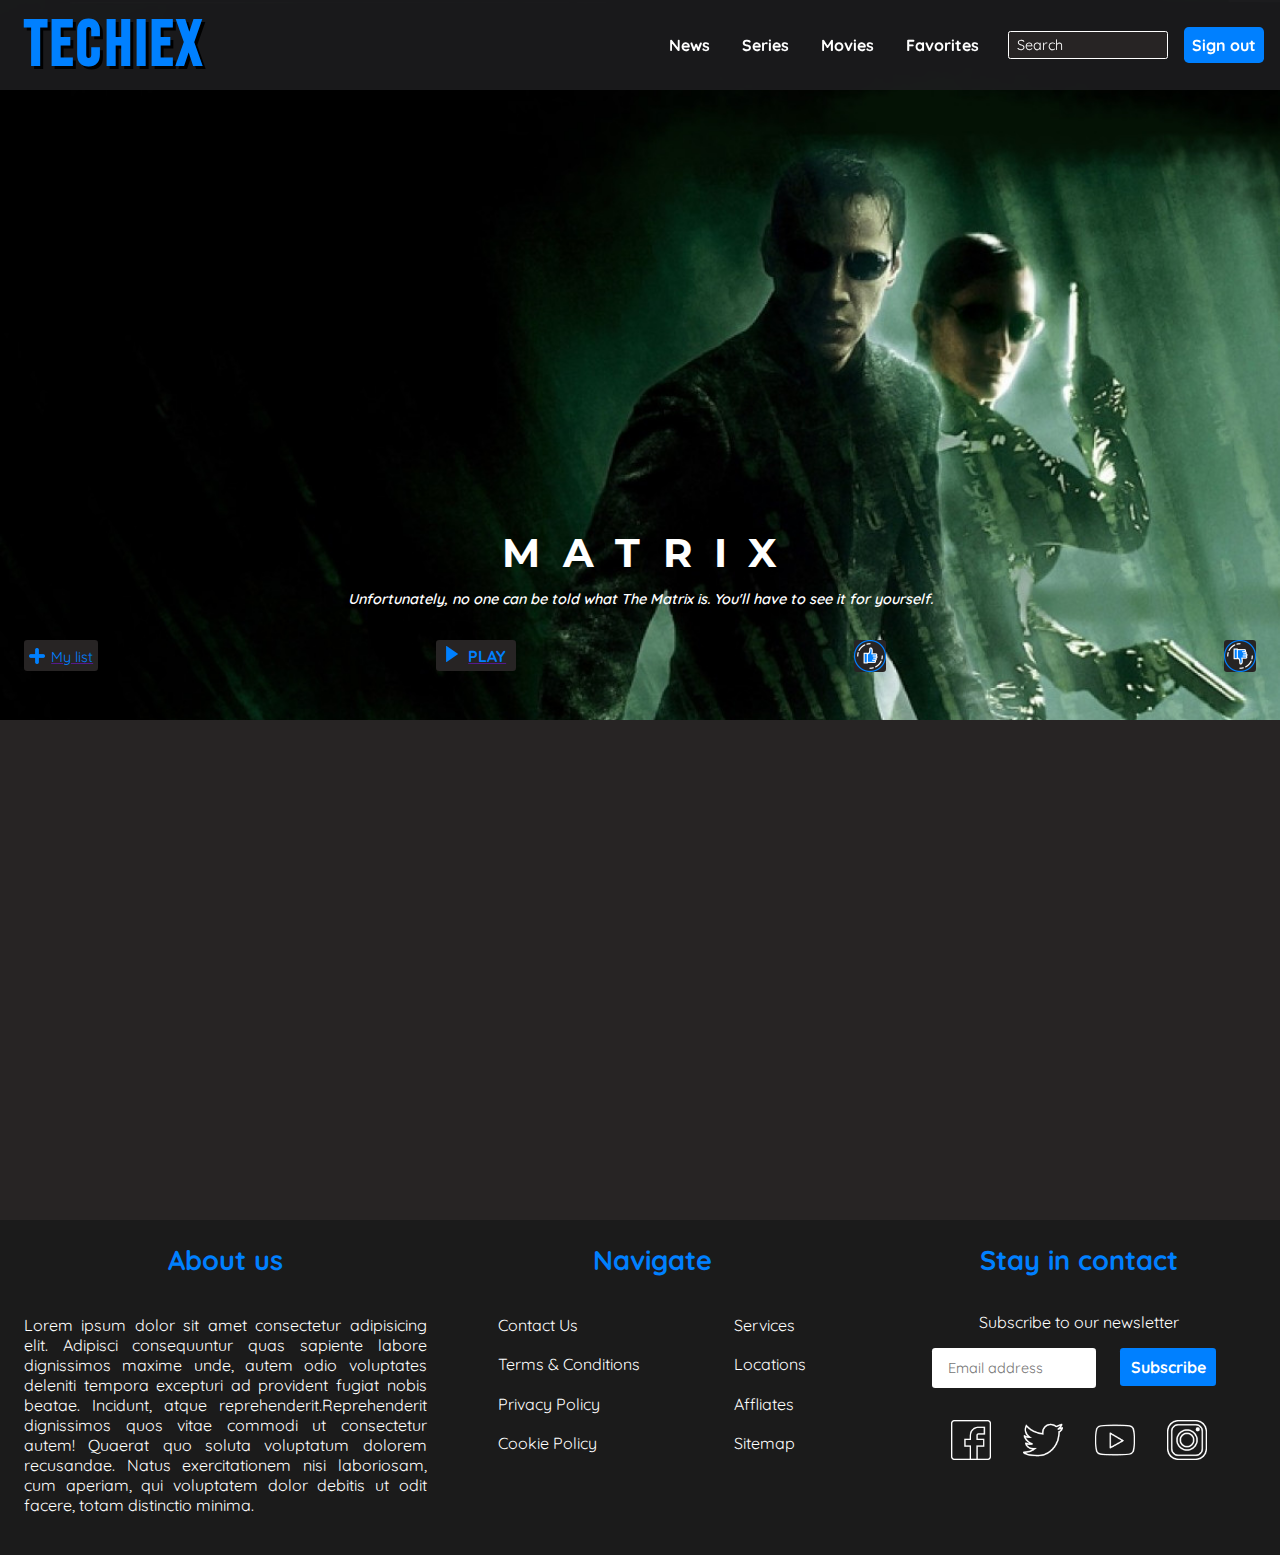
==== cover.html @ 2aeccb53 "Header mobile version finished" ====
<!DOCTYPE html>
<html lang="en">
<head>
  <meta charset="UTF-8">
  <meta name="viewport" content="width=device-width, initial-scale=1.0, maximum-scale=1.0, user-scalable=no">
  <meta http-equiv="X-UA-Compatible" content="ie=edge">
  <title>Techiex</title>

  <!-- CSS references -->
  <link rel="stylesheet" href="css/reset.css" />
  <link rel="stylesheet" href="css/global.css">
  <link rel="stylesheet" href="css/cover.css" />
</head>
<body>
    <nav class="navbar">
        <picture>
            <img src="img/icon/hamburger.png" alt="menu" id="burger-button" class="menu-mobile-button">                
        </picture>
        <input type="checkbox" name="" id="check" class="menu-mobile-button">
        <div class="logo-section">
            <h1 class="logo-letter">TECHIEX</h1>
        </div>        
        <div class="categories-container">
            <ul class="categories">
                <li class="category">
                    <a href="#news-section">News</a>
                </li>
                <li class="category">
                    <a href="#series-section">Series</a>
                </li>
                <li class="category">
                    <a href="#movies-section">Movies</a>
                </li>
                <li class="category">
                    <a href="#favorites-section">Favorites</a>
                </li>
                <li class="category">
                    <form action="" id="sign-out-form">
                        <input type="submit" class="sign-out-button" value="Sign out">
                    </form>
                </li>
            </ul>
        </div>
        <form action="" method="get" class="search-form">
                <input type="text" name="search-query" id="search-box" placeholder="Search">
        </form>
        <form action="" class="sign-out-desktop-form">
            <input type="submit" class="sign-out-button-desktop" value="Sign out">
        </form>
    </nav>
    <header class="header">
        <section>
            <h1 class="main-movie-title">MATRIX</h1>
            <cite class="sinopsis-cite">Unfortunately, no one can be told what The Matrix is. You'll have to see it for yourself.</cite>
            <div class="header-buttons">
                <a href="">
                    <span class="header-item add-movie-button">
                        My list
                    </span>
                </a>
                <a href="">
                    <span class="header-item play-movie-button">
                        PLAY
                    </span>
                </a>
                <a href="">
                    <span class="header-item like-buttons like-movie-button"></span>                    
                </a>
                <a href="">
                    <span class="header-item like-buttons dislike-movie-button"></span>
                </a>
            </div>
        </section>
    </header>
    <main>
        <div class="alto2"></div>
        <div class="alto2"></div>
        <div class="alto2"></div>
        <div class="alto2"></div>
        <div class="alto2"></div>
    </main>
    <footer class="footer">
        <aside class="footer-about">
            <h2>About us</h2>
            <p class="about-us-desc">
                Lorem ipsum dolor sit amet consectetur adipisicing elit. Adipisci consequuntur quas sapiente labore dignissimos maxime unde, autem odio voluptates deleniti tempora excepturi ad provident fugiat nobis beatae. Incidunt, atque reprehenderit.Reprehenderit dignissimos quos vitae commodi ut consectetur autem! Quaerat quo soluta voluptatum dolorem recusandae. Natus exercitationem nisi laboriosam, cum aperiam, qui voluptatem dolor debitis ut odit facere, totam distinctio minima.
            </p>
        </aside>
        <aside class="footer-links">
            <h2>Navigate</h2>
            <div class="links-list-container">
                <ul class="links-list">
                    <li><a href="#">Contact Us</a></li>
                    <li><a href="#">Terms & Conditions</a></li>
                    <li><a href="#">Privacy Policy</a></li>
                    <li><a href="#">Cookie Policy</a></li>
                </ul>
                <ul class="links-list">
                    <li><a href="#">Services</a></li>
                    <li><a href="#">Locations</a></li>
                    <li><a href="#">Affliates</a></li>
                    <li><a href="#">Sitemap</a></li>
                </ul> 
            </div>
        </aside>
        <aside class="footer-social">
            <h2>Stay in contact</h2>
            <form action="" class="form-newsletter">
                <label for="">Subscribe to our newsletter</label>
                <div class="newsletter-container">
                    <input type="text" name="" id="" class="newsletter-input" placeholder="Email address">
                    <input type="submit" class="newsletter-submit" value="Subscribe">
                </div>
            </form>
            <ul class="social-list">
                <li><a href="#"><i class="social-icon social-facebook"></i></a></li>
                <li><a href="#"><i class="social-icon social-twitter"></i></a></li>
                <li><a href="#"><i class="social-icon social-youtube"></i></a></li>
                <li><a href="#"><i class="social-icon social-instagram"></i></a></li>
            </ul>
        </aside>
    </footer>
</body>
</html>
---- css/global.css ----
/* Fonts */

@import url("https://fonts.googleapis.com/css?family=Quicksand&display=swap");
@import url("https://fonts.googleapis.com/css?family=Montserrat&display=swap");

@font-face {
    src: url('../fonts/BebasNeue-Regular.ttf');
    font-family: Bebas-Neue;
}

* {
  font-family: Quicksand;
}

/* Variables */
:root {
    --background-color: #272424;
    --letter-color: #fff;
    --main-color: #0080ff;
    --hover-color: #42a1ff;
}


/* START: Background */

body {
    background-color: var(--background-color);
    color: var(--letter-color);
}

/* END: Background */

/* START: Logo section */

.logo-section {
    display: flex;
    justify-content: center;
    color: var(--main-color); /* --  color: #1E368A; */
    text-shadow: 3px 3px #000000;
    user-select: none;
    margin: 4.5rem 0 3rem 0;
}

.logo-letter {
    font-family: Bebas-Neue;
    margin: 0;
    font-size: 5rem;
    letter-spacing: 0.2rem;
}
/* Give letters a Netflix style (test it)...
.letter-t-logo {   
    font-size: 100px;
}
.letter-e-logo {   
    font-size: 90px;
    margin-top:2px;
}
.letter-c-logo {    
    font-size: 85px;
    margin-top:2px;
}
.letter-h-logo {    
    font-size: 80px;
    margin-top: 4px;
}
.letter-i-logo {    
    font-size: 85px;
    margin-top:2px;
}
.letter-x-logo {   
    font-size: 100px;
}
*/

/* END: Logo section */
---- css/cover.css ----
/* START: NAV */
.navbar {
    display: flex;
    align-items: center;
    width: 100%;
    height: 10vh;
    position: fixed;
    background-color: #1d1d1fdc;
    flex-wrap: wrap;
}

.logo-section {
    margin: 0;
    margin-left: 4.5rem;
}

.logo-letter {
    font-size: 2rem;
}

.menu-mobile-button {
    height: 5vh;
    width: 10vw;
    position: absolute;
    top: 0;
    left: 0;
    margin: 1rem 1rem 0 1rem;
    opacity: 0;
}

#burger-button {
    opacity: 1;
}

.categories-container {
    display: none;
    position: absolute;
    top: 10vh;
    left: 0;
    height: 100vh;
    width: 45vw;
    background-color: var(--main-color);
}

.menu-mobile-button:checked ~ .categories-container {
    display: block;
}
.search-form {
    display: flex;
    flex: 1;
    justify-content: flex-end;
}

#search-box {
    width: 6.7rem;
    height: 1.6rem;
    margin: 1rem 1rem;
    border: 1px solid #fff;
    border-radius: .15rem;
    padding: .5rem 0rem .5rem .5rem;
    font-size: .9rem;
    background-color: var(--background-color);
    color: var(--letter-color);
}

#search-box::placeholder {
    color: var(--letter-color);
    opacity: 1; /* Firefox */
}

.categories {
    list-style: none;
    padding-left: 1.2rem;
}

.category {
    margin-top: 1.5rem;
}

.category > a {
    text-decoration: none;
    color: var(--letter-color);
    font-weight: bold;
}

.sign-out-button {
    position: relative;
    width: 80%;
    padding: .3rem;
    background-color: var(--letter-color);
    color: var(--background-color);
    border: 0;
    text-align: center;
    border-radius: .3rem;
    font-size: 1rem;
    font-weight: 700;
}

.sign-out-button-desktop {
    display: none;
}

/* END: NAV */


/* START: HEADER */
.header {
    height: 80vh;
    background-image: url(../img/matrix.jpg);
    background-repeat: no-repeat;
    background-position: top right;
    background-size: cover;
    display: flex;
    align-items: flex-end;
}

.header > section {
    width: 100%;
    height: 35vh;
    margin-right: 1.5rem;
    margin-left: 1.5rem;
    display: flex;
    flex-direction: column;
    align-items: center;
    justify-content: flex-end;
}

.main-movie-title {
    font-family: Montserrat, Arial, Helvetica, sans-serif;
    letter-spacing: 1.4rem;
    margin-right: -1.4rem;
    font-size: 2.5rem;
    margin-top: 0;
    margin-bottom: .8rem;
    font-weight: 700;
}

.sinopsis-cite {
    font-weight: 600;
    text-align: center;
    font-size: .9rem;
}

.header-buttons {
    display: flex;
    width: 100%;
    justify-content: space-between;
    align-items: center;
    margin-top: 2rem;
    margin-bottom: 3rem;

}

.header-item {
    background-color: var(--background-color);
    background-repeat: no-repeat;
    border-radius: .2rem;
    color: #0080ff;
}


.add-movie-button {
    background-image: url(../img/icon/add-button.png);
    background-size: 1rem;
    background-position: .3rem .5rem;
    padding: .5rem .3rem .3rem 1.7rem;
    padding-left: 1.7rem;
    font-size: .9rem;
}

.play-movie-button {
    background-image: url(../img/icon/play-button.png);
    background-size: 1rem;
    background-position: .5rem .4rem;
    padding: .4rem .6rem .3rem 2rem;

    font-weight: bold;
}

.like-buttons {
    display: block;
    background-size: 2rem;
    width: 2rem;
    height: 2rem;
}

.like-movie-button {
    background-image: url(../img/icon/like_h.png);
}

.dislike-movie-button {
    background-image: url(../img/icon/dislike_h.png);
}


/* END: HEADER */

/* START: MAIN */
.alto2 {
    height: 100px;
    background-color: transparent;
}

/* END: MAIN */


/* START: FOOTER */
.footer {
    display: flex;
    flex-direction: column;
    align-items: center;
    background-color: #1b1b1b;
    width: 100%;
    padding-bottom: 2.5rem;
    font-size: 1rem;
}

.footer aside {
    max-width: 90vw;
    width: 100%;
}

.footer h2 {
    color: var(--main-color);
    text-align: center;
}


.footer-about {
    text-align: justify;
}

.about-us-desc {
    margin-bottom: 0;
}

.links-list-container {
    display: flex;
    justify-content: space-around;
}

.links-list {
    list-style: none;
}

.links-list li {
    margin-bottom: .5rem;
}

.links-list a {
    text-decoration: none;
    color: var(--letter-color);
}

.links-list a:hover {
    color: var(--hover-color);
}

.footer-social {
    display: flex;
    flex-direction: column;
    align-items: center;
}

.form-newsletter {
    display: flex;
    flex-direction: column;
    align-items: center;
}

.newsletter-container {
    display: flex;
    flex-wrap: wrap;
    margin-top: 1rem;
}

.newsletter-input {
    height: 2rem;
    width: 10rem;
    border-style: unset;
    border-radius: .2rem;
    padding: 1rem;
}

.newsletter-submit {
    width: 5rem;
    height: 2rem;
    margin-left: 1rem;
    background-color: var(--main-color);
    color: var(--letter-color);
    border: 0;
    border-radius: .2rem;
    font-size: .8rem;
    cursor: pointer;
}

.newsletter-submit:hover {
    background-color: var(--hover-color);
}

.social-list {
    display: flex;
    margin: 0 auto;
    margin-top: 1rem;
}

.social-list li {
    list-style: none;
    padding: 1rem;
}

.social-icon {
    display: block;
    background-repeat: no-repeat;
    background-size: 2.5rem;    
    width: 2.5rem;
    height: 2.5rem;
}

.social-facebook {
    background-image: url(../img/icon/social/flat-facebook.png);
}

.social-twitter {
    background-image: url(../img/icon/social/flat-twitter.png);
}

.social-youtube {
    background-image: url(../img/icon/social/flat-youtube.png);
}

.social-instagram {
    background-image: url(../img/icon/social/flat-instagram.png);
}

/* END: FOOTER */


/* Media queries */

/* ~Tablet */
@media all and (min-width: 480px) {

    /* START: NAV */
    .menu-mobile-button {
        display: none;
    }

    .categories-container {
        display: block;
        width: 30vw;
    }

    .logo-section {
        margin-left: 1.5rem;
    }

    #search-box {
        width: 10rem;
    }

    /* END: NAV */

    /* START: FOOTER */
    .footer {
        width: auto;
        margin-left: 30vw;
    }

    .footer aside {
        max-width: 90%;
        width: 100%;
    }

    .links-list li {
        margin-bottom: 1rem;
    }

    .newsletter-input {
        height: 2.5rem;
        width: 13rem;
        font-size: .9rem;
    }

    .newsletter-submit {
        width: 6rem;
        height: 2.4rem;
        font-size: 1rem;
        font-weight: bold;
    }

    /* END: FOOTER */
}

@media all and (min-width: 839px) {
    /* START: NAV */
    .logo-letter {
        font-size: 4rem;
    }

    .categories-container {
        position: initial;
        top: initial;
        left: initial;
        height: auto;
        width: auto;
        background-color: transparent;
        flex: 1;
    }

    .categories {
        display: flex;
        justify-content: flex-end;

    }

    .category {
        margin: 0;
    }

    .category a {
        padding: 37px 1rem;
    }

    .category a:hover {
        background-color: var(--main-color);
    }
    
    .sign-out-button {
        display: none;
    }

    .search-form {
        flex: none;
    }

    #search-box {
        height: 1.8rem;
        margin: 1rem 1rem 1rem .8rem;
    }

    .sign-out-button-desktop {
        display: block;
        margin: 0;
        margin-right: 1rem;
        padding: .5rem;
        background-color: var(--main-color);
        color: var(--letter-color);
        border: 0;
        text-align: center;
        border-radius: .3rem;
        font-size: 1rem;
        font-weight: 700;
        cursor: pointer;
    }

    .sign-out-button-desktop:hover {
        background-color: var(--hover-color);
    }

    /* END: NAV */

    /* START: FOOTER */
    .footer {
        display: flex;
        flex-direction: row;
        align-items: flex-start;
        justify-items: center;
        width: 100%;
        margin: 0;
    }

    .footer aside {
        max-width: 100%;
        display: flex;
        flex-direction: column;
        margin-left: 1.5rem;
        margin-right: 0rem;
    }

    .footer-social {
        margin-right: 1.5rem;
    }

    .footer h2 {
        font-size: 1.7em;
    }

    .links-list-container {
        margin-top: 1rem;
    }

    .links-list li {
        margin-bottom: 1.2rem;
    }

    .form-newsletter {
        margin-top: .8rem;
        width: 100%;
    }

    .newsletter-input {
        margin-left: 2rem;
        width: 46%;
    }

    .newsletter-submit {
        margin-left: 1.5rem;
    }

    .social-list {
        width: 100%;
        justify-content: center;
    }
    
    .social-facebook {
        background-image: url(../img/icon/social/lineal-facebook.png);
    }
    .social-facebook:hover {
        background-image: url(../img/icon/social/flat-facebook.png);
    }

    .social-twitter {
        background-image: url(../img/icon/social/lineal-twitter.png);
    }
    .social-twitter:hover {
        background-image: url(../img/icon/social/flat-twitter.png);
    }

    .social-youtube {
        background-image: url(../img/icon/social/lineal-youtube.png);
    }
    .social-youtube:hover {
        background-image: url(../img/icon/social/flat-youtube.png);
    }

    .social-instagram {
        background-image: url(../img/icon/social/lineal-instagram.png);
    }
    .social-instagram:hover {
        background-image: url(../img/icon/social/flat-instagram.png);
    }

    /* END: FOOTER */
}
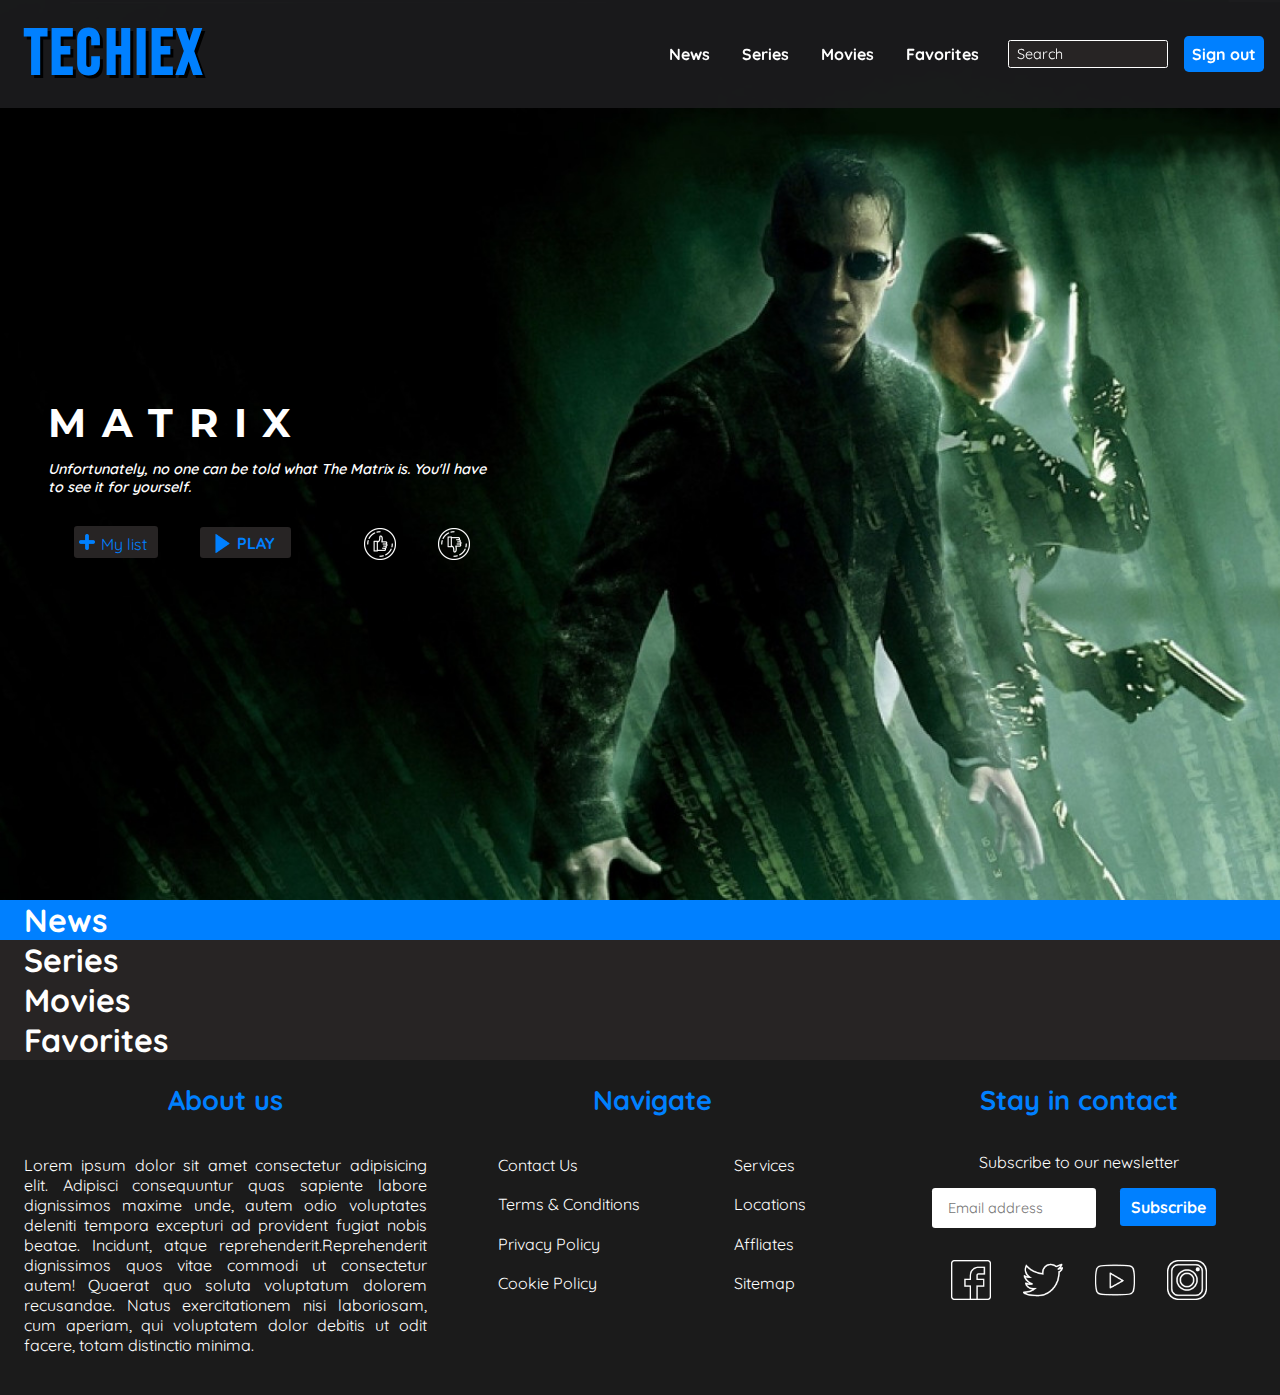
==== commit 7e4ecc40: "Sections of main" ====
--- a/cover.html
+++ b/cover.html
@@ -73,11 +73,26 @@
         </section>
     </header>
     <main>
-        <div class="alto2"></div>
-        <div class="alto2"></div>
-        <div class="alto2"></div>
-        <div class="alto2"></div>
-        <div class="alto2"></div>
+        <section id="news-section">
+            <div class="news-container">
+                <h1 class="main-section-title">News</h1>
+            </div>
+        </section>
+        <section id="series-section">
+            <div class="news-container">
+                <h1 class="main-section-title">Series</h1>
+            </div>
+        </section>
+        <section id="movies-section">
+            <div class="news-container">
+                <h1 class="main-section-title">Movies</h1>
+            </div>
+        </section>
+        <section id="favorites-section">
+            <div class="news-container">
+                <h1 class="main-section-title">Favorites</h1>
+            </div>
+        </section>
     </main>
     <footer class="footer">
         <aside class="footer-about">
--- a/css/cover.css
+++ b/css/cover.css
@@ -148,7 +148,10 @@
     align-items: center;
     margin-top: 2rem;
     margin-bottom: 3rem;
-
+}
+
+.header-buttons a {
+    text-decoration: none;
 }
 
 .header-item {
@@ -185,10 +188,12 @@
 }
 
 .like-movie-button {
+    background-color: unset;
     background-image: url(../img/icon/like_h.png);
 }
 
 .dislike-movie-button {
+    background-color: unset;
     background-image: url(../img/icon/dislike_h.png);
 }
 
@@ -196,10 +201,19 @@
 /* END: HEADER */
 
 /* START: MAIN */
-.alto2 {
-    height: 100px;
-    background-color: transparent;
-}
+#news-section {   
+    background-color: #0080ff;   
+}
+
+.news-container {
+    margin-left: 1.5rem;
+    margin-right: 1.5rem;
+}
+
+.main-section-title {
+    margin: 0;
+}
+
 
 /* END: MAIN */
 
@@ -342,6 +356,11 @@
 @media all and (min-width: 480px) {
 
     /* START: NAV */
+
+    .navbar {
+        background-color: #1d1d1f;
+    }
+
     .menu-mobile-button {
         display: none;
     }
@@ -355,11 +374,29 @@
         margin-left: 1.5rem;
     }
 
+    .logo-letter {
+        font-size: 3.5rem;
+    }
+
     #search-box {
         width: 10rem;
     }
 
     /* END: NAV */
+
+
+    /* START: HEADER */
+
+    .header {
+        margin-left: 30vw;
+    }
+
+    .header-buttons {
+        justify-content: space-evenly;
+    }
+
+    /* END: HEADER */
+
 
     /* START: FOOTER */
     .footer {
@@ -394,6 +431,12 @@
 
 @media all and (min-width: 839px) {
     /* START: NAV */
+
+    .navbar {
+        height: 12vh;
+        background-color: #1d1d1fdc;
+    }
+
     .logo-letter {
         font-size: 4rem;
     }
@@ -419,7 +462,7 @@
     }
 
     .category a {
-        padding: 37px 1rem;
+        padding: 46px 1rem;
     }
 
     .category a:hover {
@@ -460,6 +503,64 @@
 
     /* END: NAV */
 
+
+    /* START: HEADER */
+
+    .header {
+        margin-left: 0;
+        height: 100vh;
+        align-items: center;
+    }
+
+    .header > section {
+        align-items: flex-start;
+        max-width: 35vw;
+        margin-left: 3rem;
+    }
+
+    .main-movie-title {
+        letter-spacing: 1rem;
+        margin-right: unset;
+    }
+    
+    .sinopsis-cite {
+        text-align: start;
+    }
+
+    .add-movie-button {
+        padding-right: .7rem;
+        font-size: 1rem;
+    }
+
+    .play-movie-button {
+        margin-left: 1rem;
+        padding-right: 1rem;
+        padding-left: 2.3rem;
+        background-size: 1.2rem;
+        background-position-x: .8rem;
+    }
+
+    .like-movie-button {
+        background-image: url(../img/icon/like.png);
+        margin-left: 3rem;
+        margin-right: 1rem;
+    }
+
+    .like-movie-button:hover {
+        background-image: url(../img/icon/like_h.png);
+    }
+    
+    .dislike-movie-button {
+        background-image: url(../img/icon/dislike.png);
+    }
+    
+    .dislike-movie-button:hover {
+        background-image: url(../img/icon/dislike_h.png);
+    }
+
+    /* END: HEADER */
+
+
     /* START: FOOTER */
     .footer {
         display: flex;
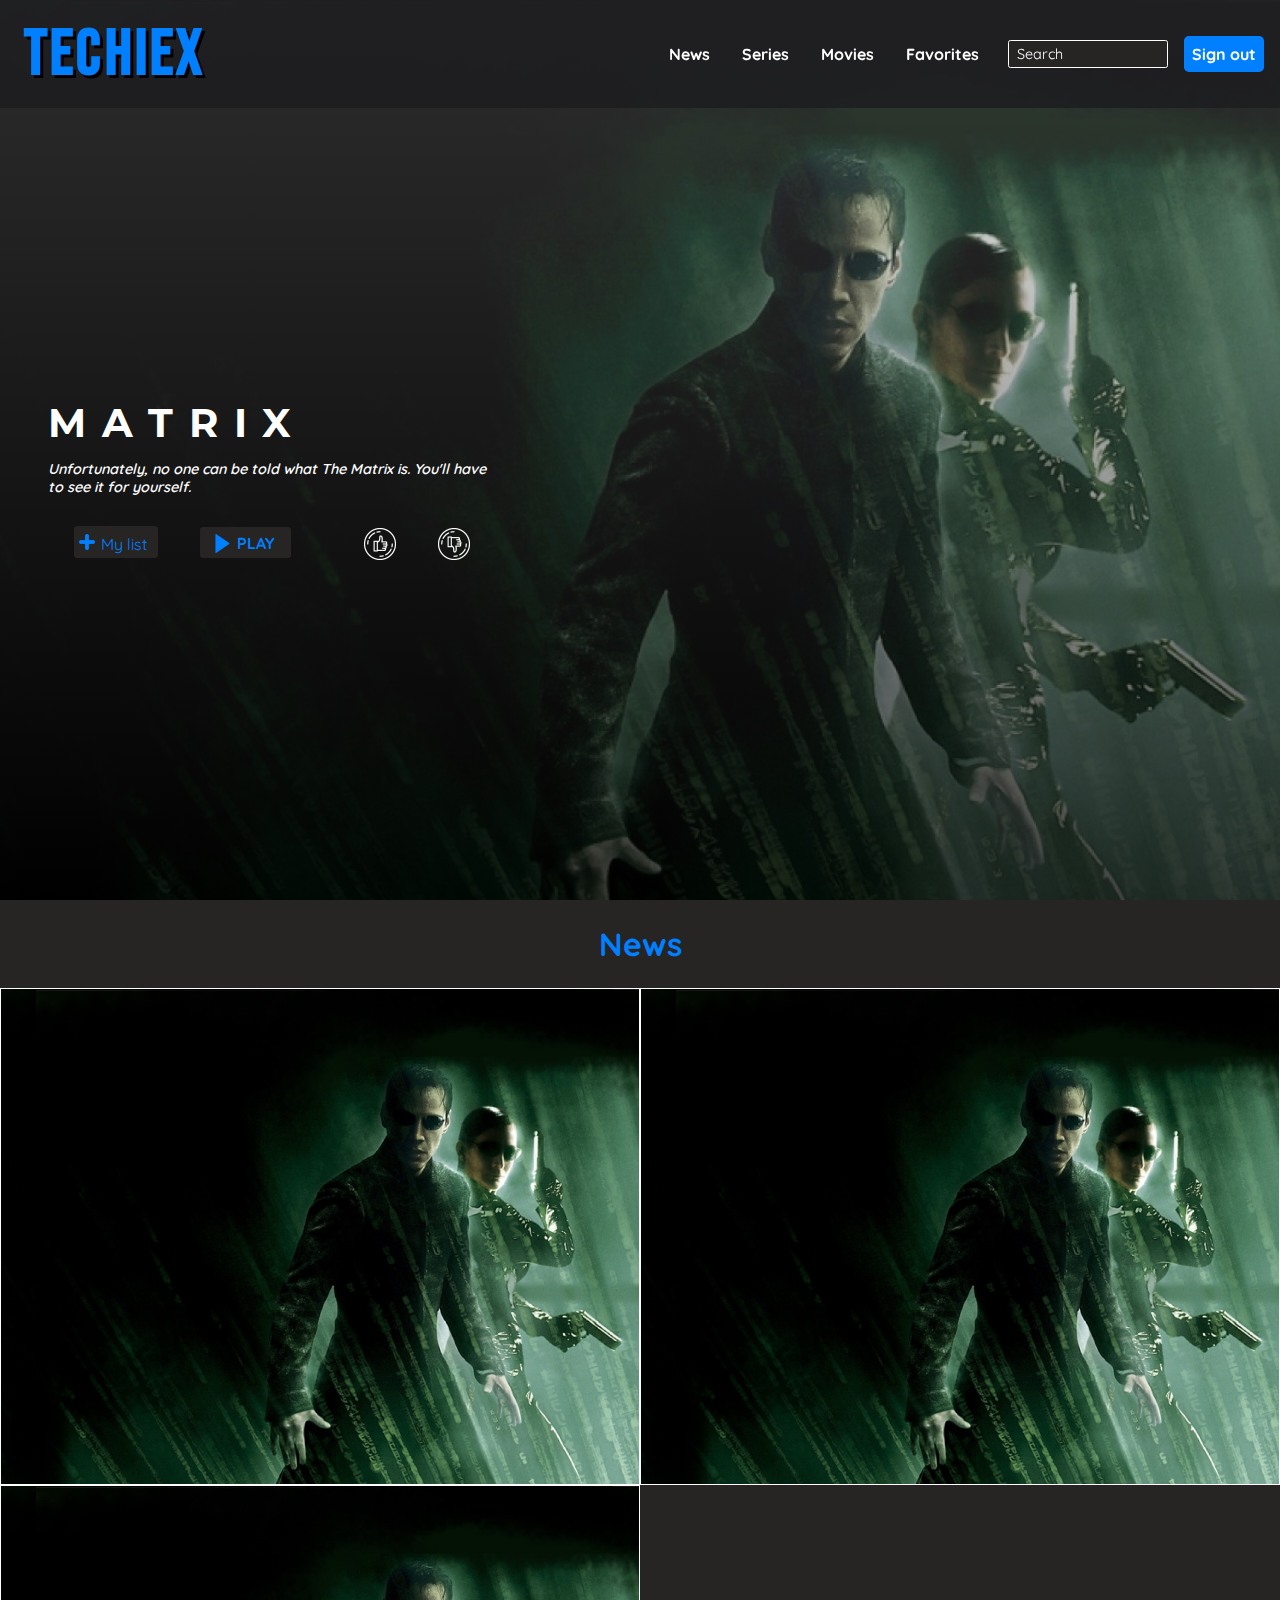
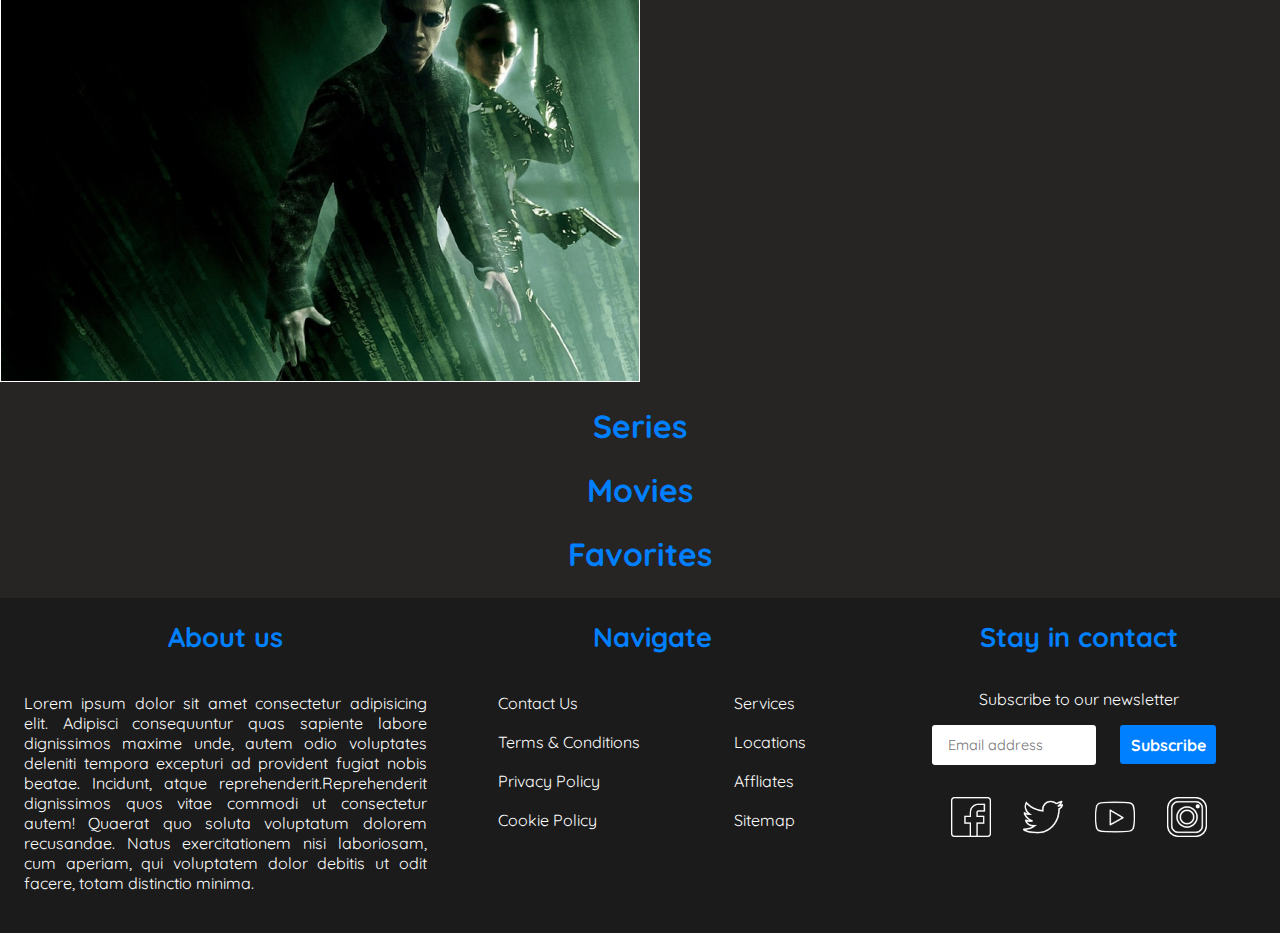
==== commit 279e6a51: "Grid and linear-gradient header image" ====
--- a/cover.html
+++ b/cover.html
@@ -74,22 +74,39 @@
     </header>
     <main>
         <section id="news-section">
-            <div class="news-container">
+            <div class="main-container">
                 <h1 class="main-section-title">News</h1>
+                <div class="carousel-container">
+                    <article class="flex-card">
+                        <a href="" class="">
+                            <img src="img/matrix.jpg" alt="matrix" class="item-carousel">
+                        </a>
+                    </article>
+                    <article class="flex-card">
+                        <a href="" class="">
+                            <img src="img/matrix.jpg" alt="matrix" class="item-carousel">
+                        </a>
+                    </article>
+                    <article class="flex-card">
+                        <a href="" class="">
+                            <img src="img/matrix.jpg" alt="matrix" class="item-carousel">
+                        </a>
+                    </article>
+                </div>
             </div>
         </section>
         <section id="series-section">
-            <div class="news-container">
+            <div class="main-container">
                 <h1 class="main-section-title">Series</h1>
             </div>
         </section>
         <section id="movies-section">
-            <div class="news-container">
+            <div class="main-container">
                 <h1 class="main-section-title">Movies</h1>
             </div>
         </section>
         <section id="favorites-section">
-            <div class="news-container">
+            <div class="main-container">
                 <h1 class="main-section-title">Favorites</h1>
             </div>
         </section>
--- a/css/cover.css
+++ b/css/cover.css
@@ -106,7 +106,7 @@
 /* START: HEADER */
 .header {
     height: 80vh;
-    background-image: url(../img/matrix.jpg);
+    background-image: linear-gradient(to bottom, rgba(245, 246, 252, 0.185), rgba(0, 0, 0, 0.73)), url(../img/matrix.jpg);
     background-repeat: no-repeat;
     background-position: top right;
     background-size: cover;
@@ -201,17 +201,34 @@
 /* END: HEADER */
 
 /* START: MAIN */
+.main-container {
+    /* margin-left: 1.5rem;
+    margin-right: 1.5rem; */
+}
+
 #news-section {   
-    background-color: #0080ff;   
-}
-
-.news-container {
-    margin-left: 1.5rem;
-    margin-right: 1.5rem;
 }
 
 .main-section-title {
-    margin: 0;
+    margin: 1.5rem;
+    color: var(--main-color);
+    text-align: center;
+}
+
+.carousel-container {
+    display: flex;
+    flex-wrap: wrap;
+    justify-content: space-between;
+}
+
+.flex-card {
+    flex-basis: 50%;
+    border: .1rem solid var(--letter-color);
+}
+
+.item-carousel {
+    width: 100%;
+    height: 100%;
 }
 
 
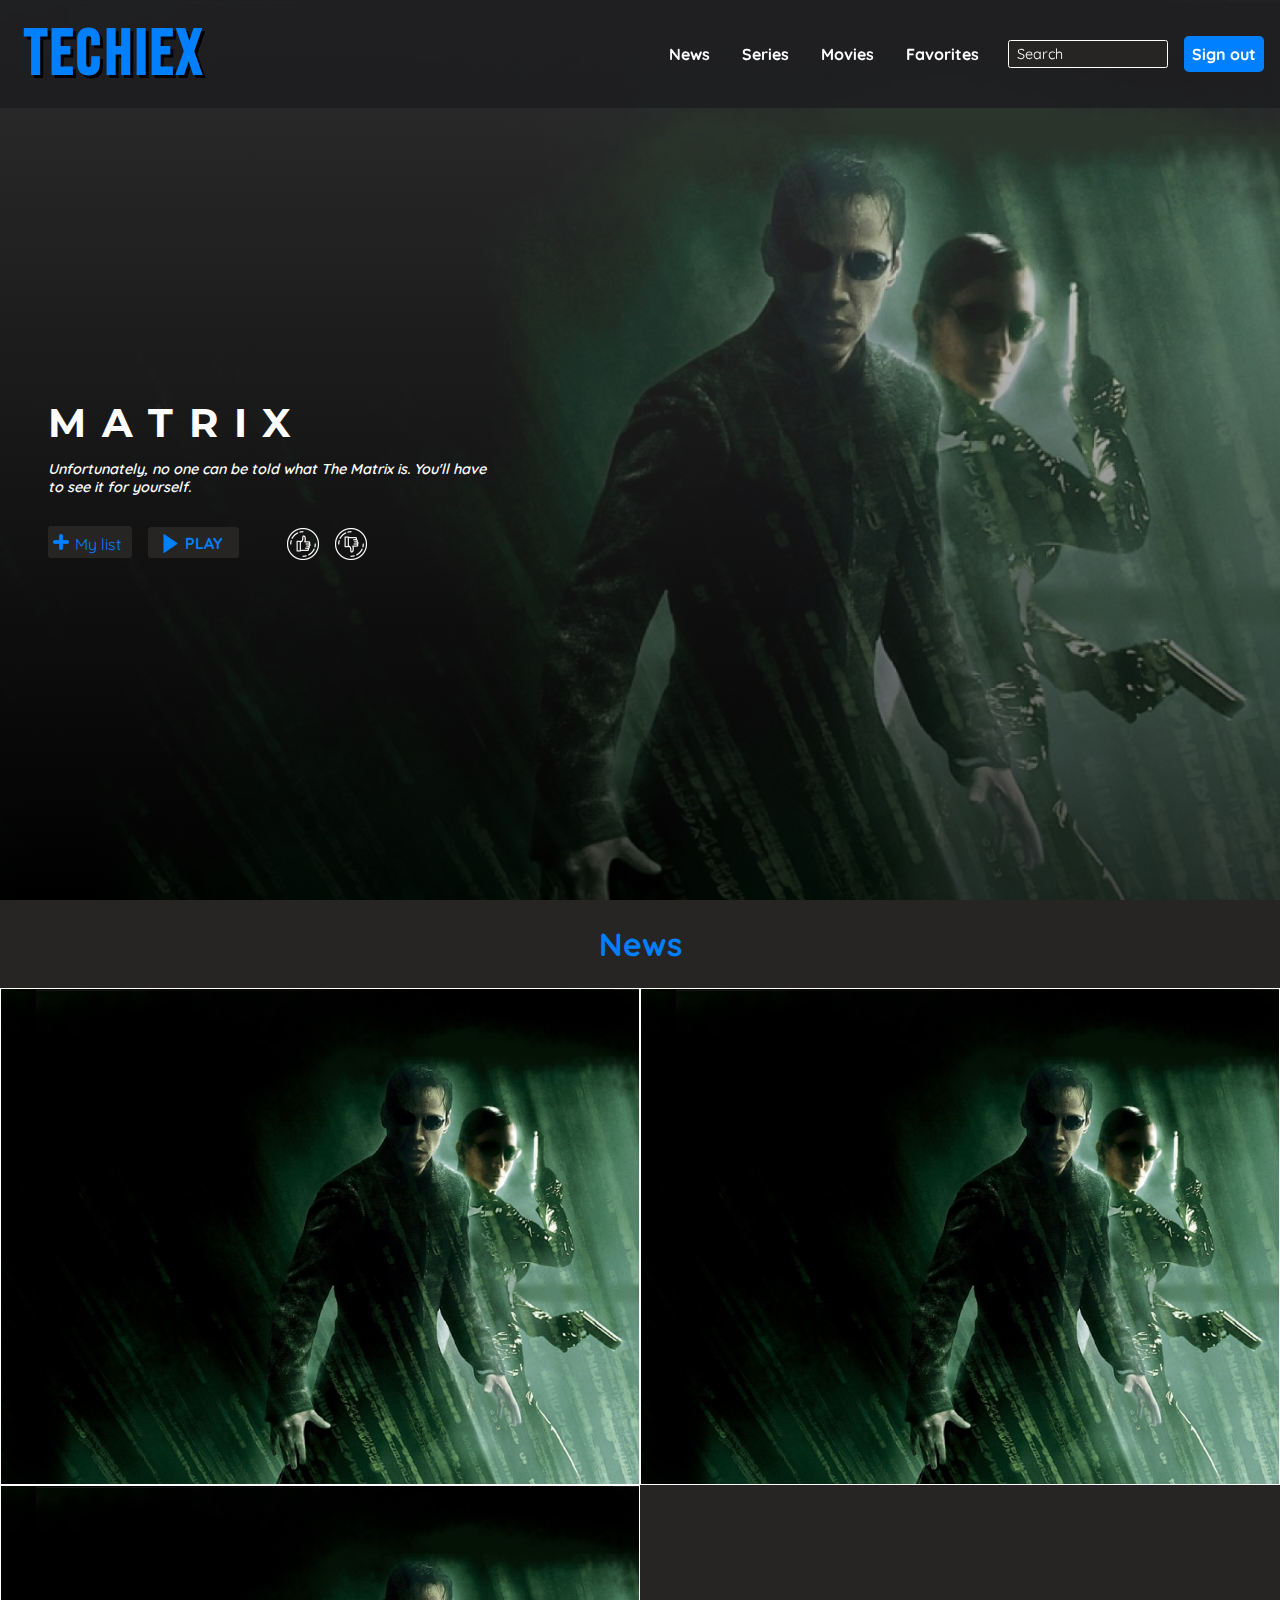
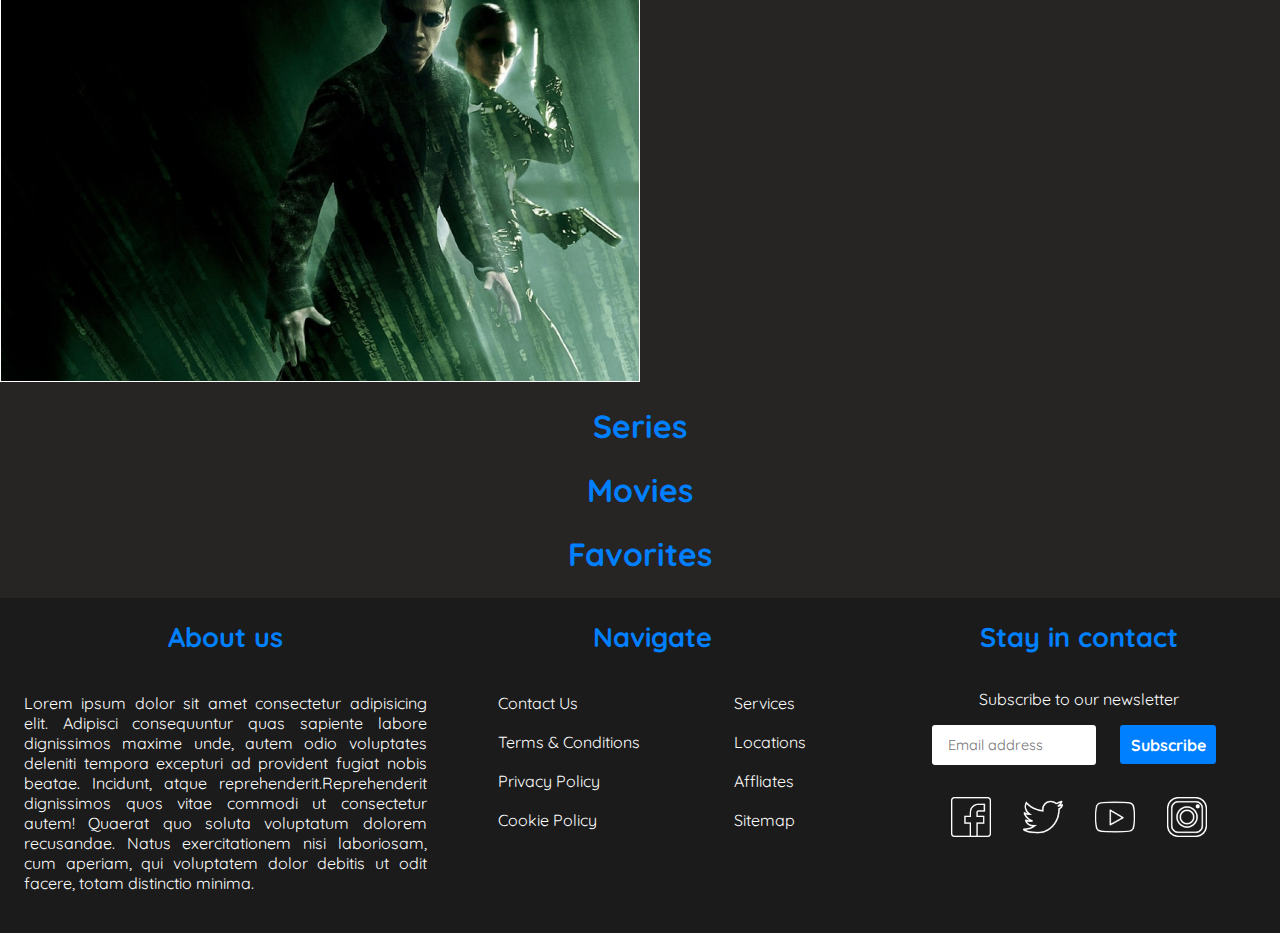
==== commit 6a90ce26: "Header buttons positioned on the left side" ====
--- a/cover.html
+++ b/cover.html
@@ -74,41 +74,33 @@
     </header>
     <main>
         <section id="news-section">
-            <div class="main-container">
-                <h1 class="main-section-title">News</h1>
-                <div class="carousel-container">
-                    <article class="flex-card">
-                        <a href="" class="">
-                            <img src="img/matrix.jpg" alt="matrix" class="item-carousel">
-                        </a>
-                    </article>
-                    <article class="flex-card">
-                        <a href="" class="">
-                            <img src="img/matrix.jpg" alt="matrix" class="item-carousel">
-                        </a>
-                    </article>
-                    <article class="flex-card">
-                        <a href="" class="">
-                            <img src="img/matrix.jpg" alt="matrix" class="item-carousel">
-                        </a>
-                    </article>
-                </div>
+            <h1 class="main-section-title">News</h1>
+            <div class="carousel-container">
+                <article class="flex-card">
+                    <a href="" class="">
+                        <img src="img/matrix.jpg" alt="matrix" class="item-carousel">
+                    </a>
+                </article>
+                <article class="flex-card">
+                    <a href="" class="">
+                        <img src="img/matrix.jpg" alt="matrix" class="item-carousel">
+                    </a>
+                </article>
+                <article class="flex-card">
+                    <a href="" class="">
+                        <img src="img/matrix.jpg" alt="matrix" class="item-carousel">
+                    </a>
+                </article>
             </div>
         </section>
         <section id="series-section">
-            <div class="main-container">
-                <h1 class="main-section-title">Series</h1>
-            </div>
+            <h1 class="main-section-title">Series</h1>
         </section>
         <section id="movies-section">
-            <div class="main-container">
-                <h1 class="main-section-title">Movies</h1>
-            </div>
+            <h1 class="main-section-title">Movies</h1>
         </section>
         <section id="favorites-section">
-            <div class="main-container">
-                <h1 class="main-section-title">Favorites</h1>
-            </div>
+            <h1 class="main-section-title">Favorites</h1>
         </section>
     </main>
     <footer class="footer">
--- a/css/cover.css
+++ b/css/cover.css
@@ -201,13 +201,6 @@
 /* END: HEADER */
 
 /* START: MAIN */
-.main-container {
-    /* margin-left: 1.5rem;
-    margin-right: 1.5rem; */
-}
-
-#news-section {   
-}
 
 .main-section-title {
     margin: 1.5rem;
@@ -544,6 +537,10 @@
         text-align: start;
     }
 
+    .header-buttons {
+        justify-content: flex-start;
+    }
+
     .add-movie-button {
         padding-right: .7rem;
         font-size: 1rem;
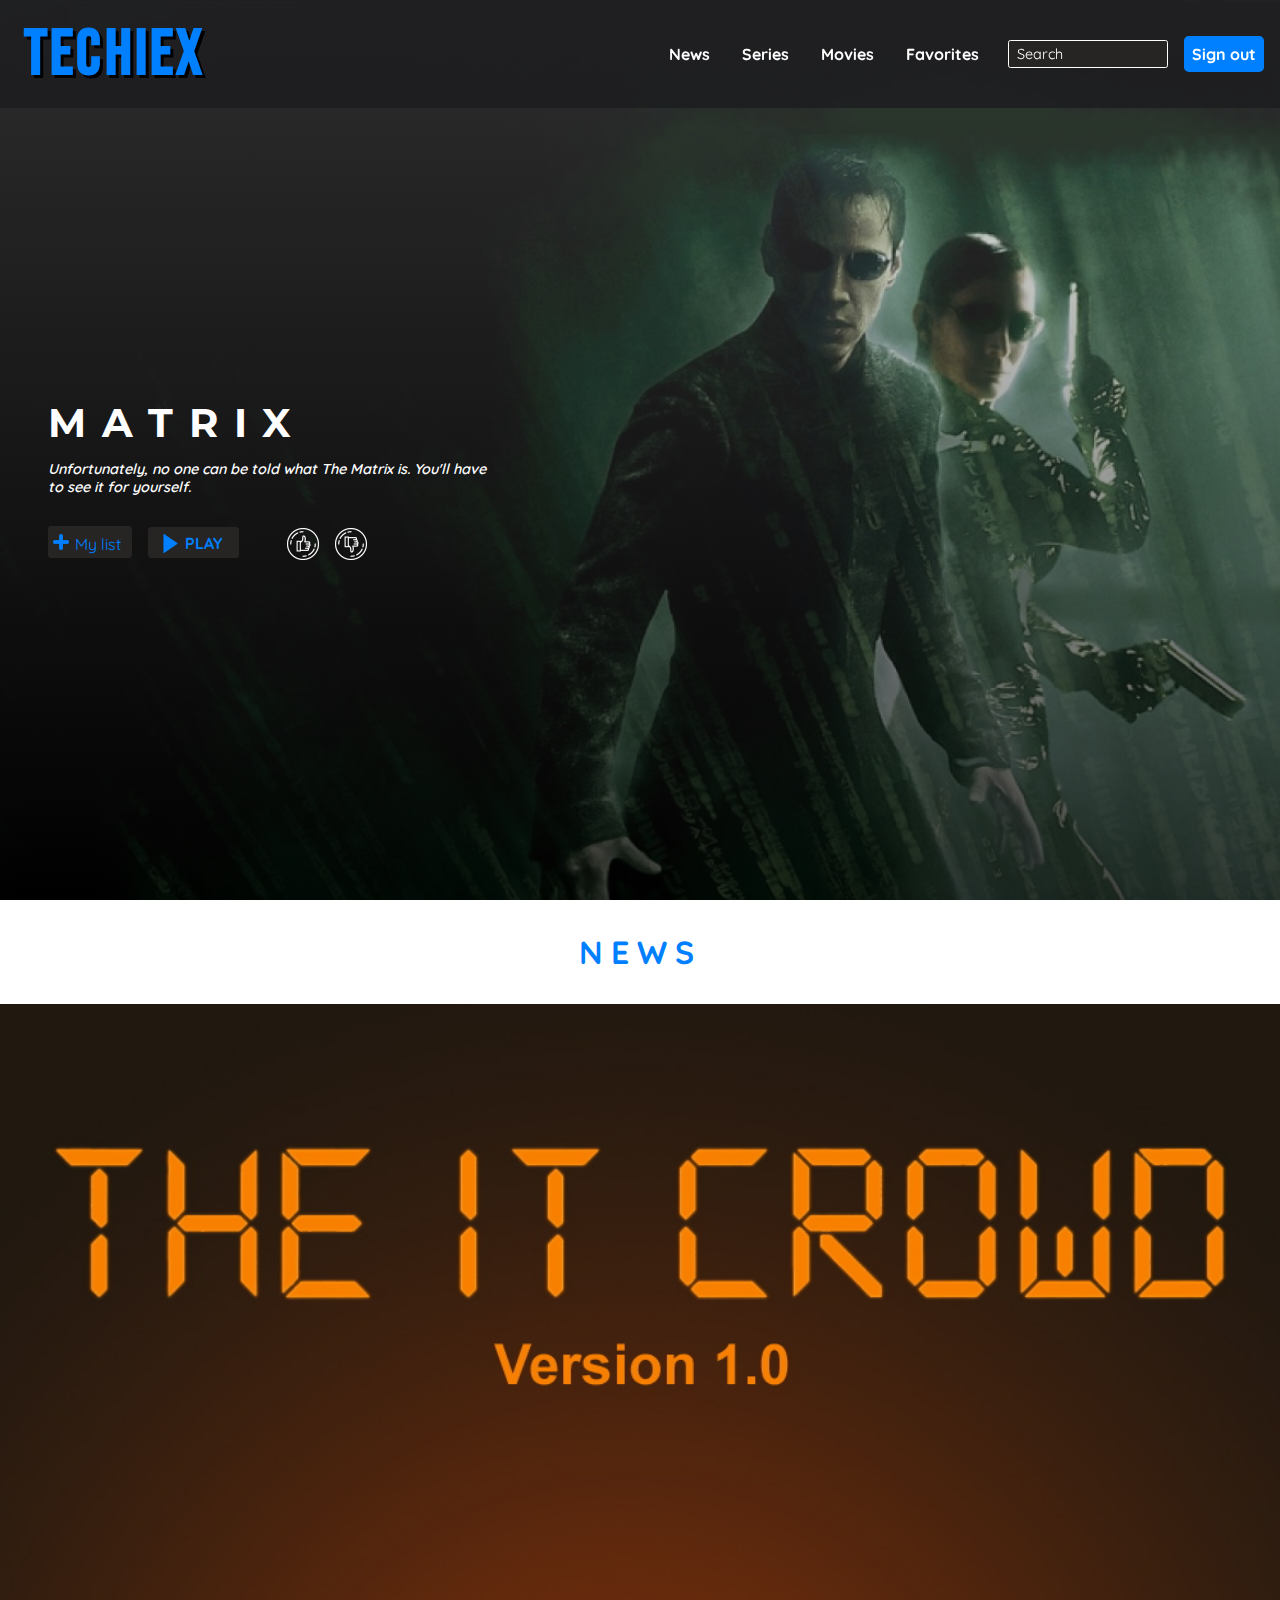
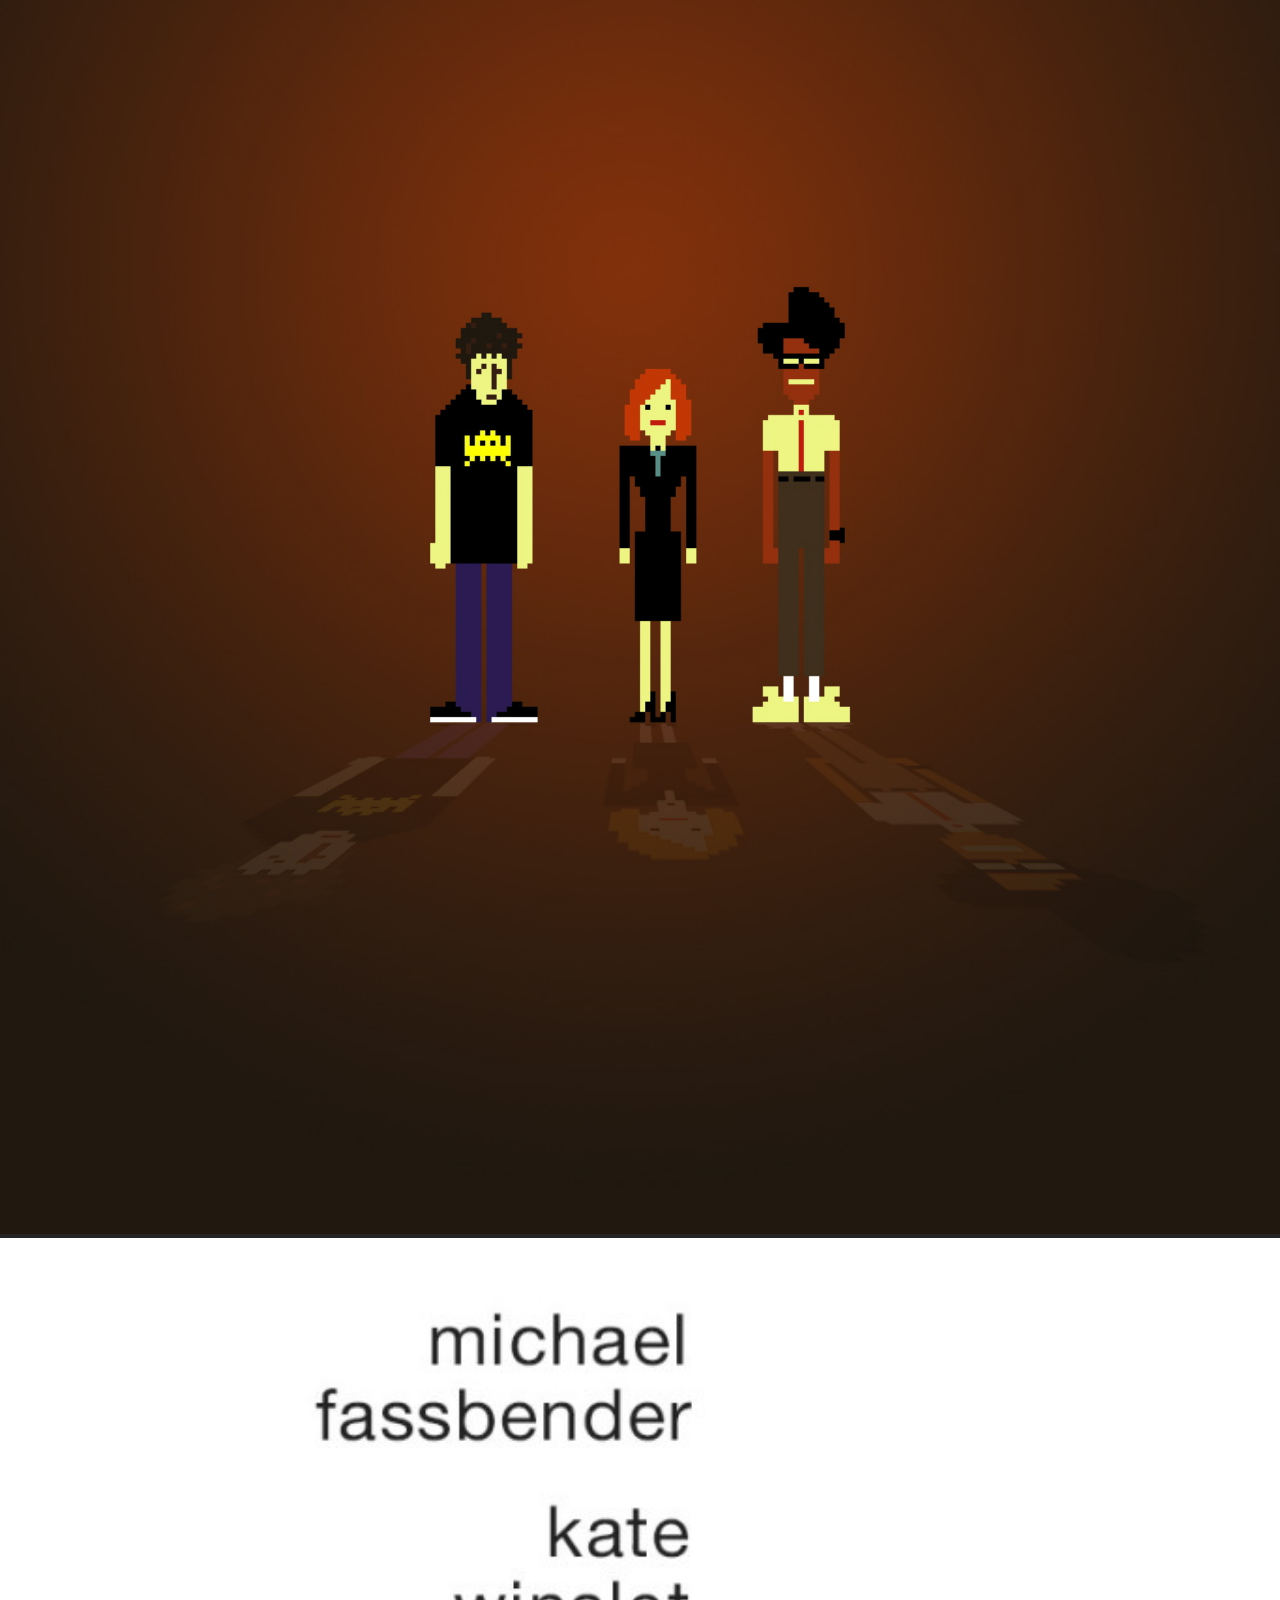
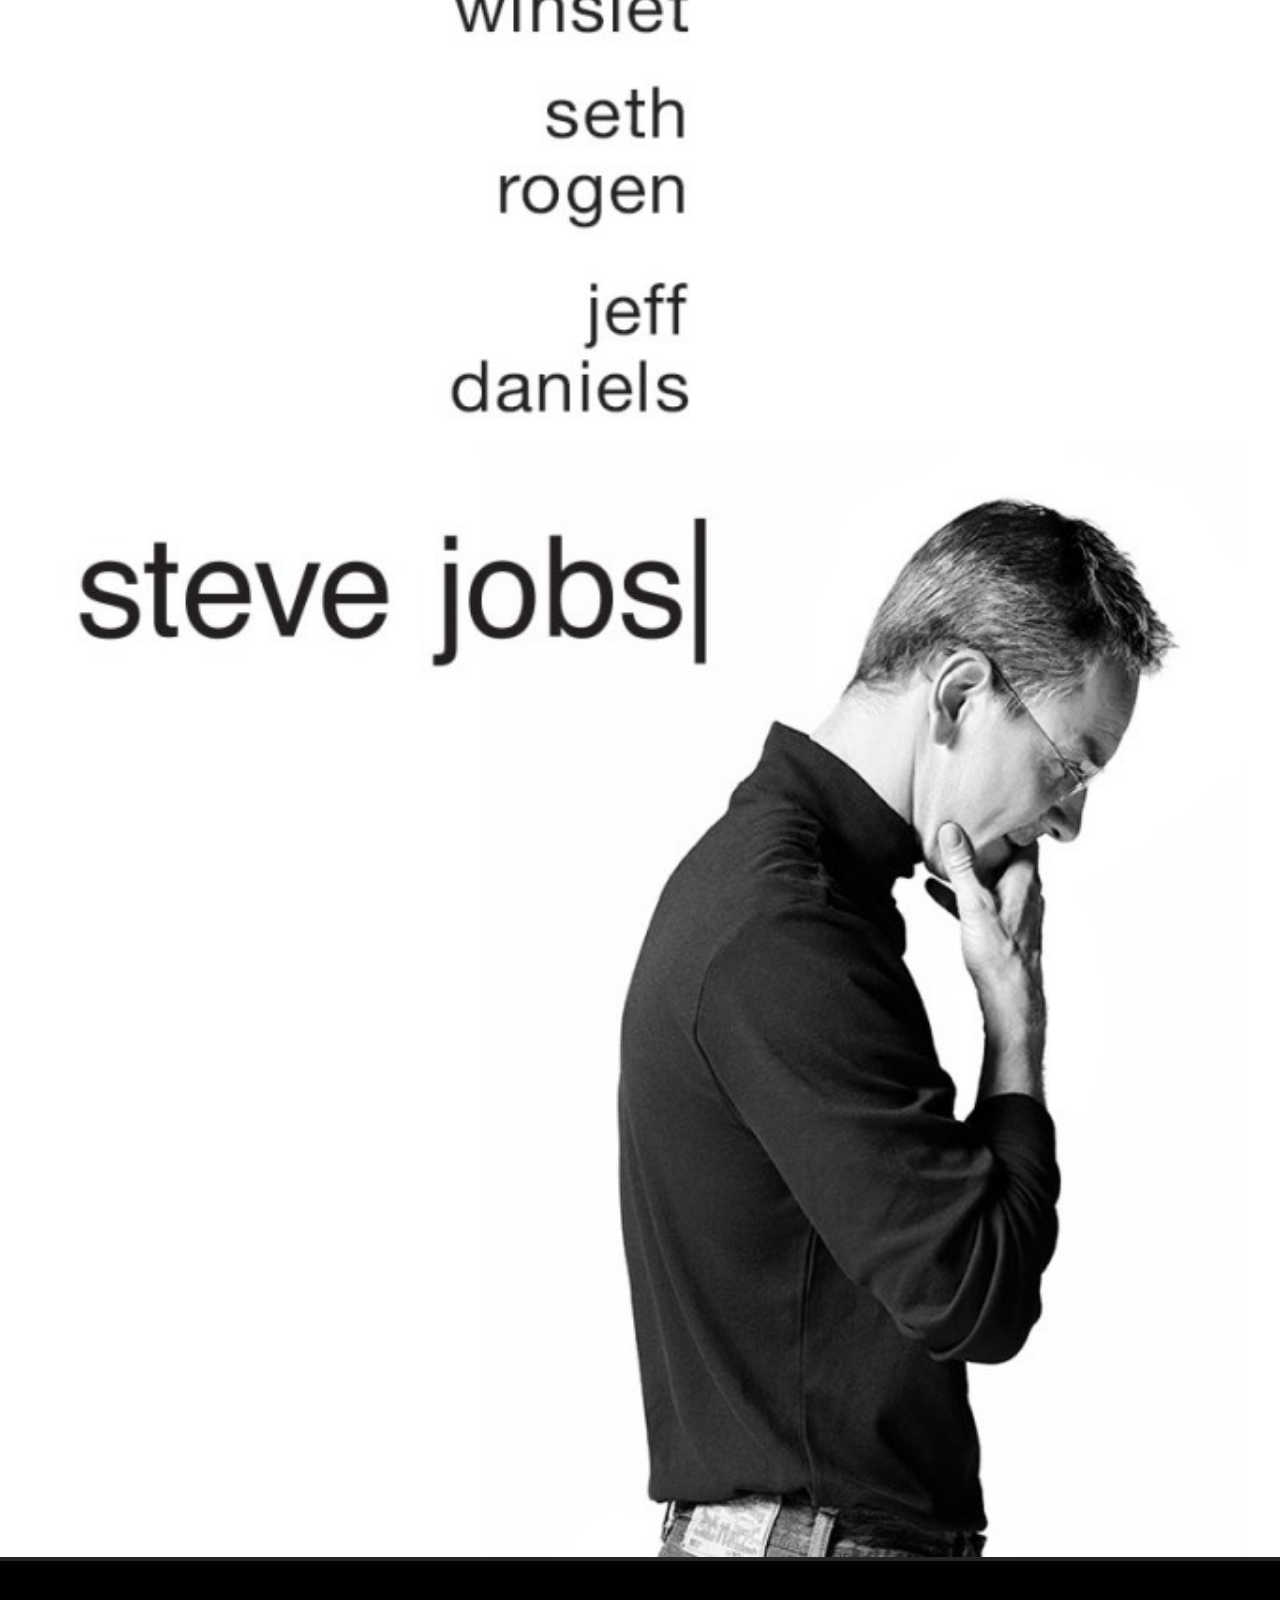
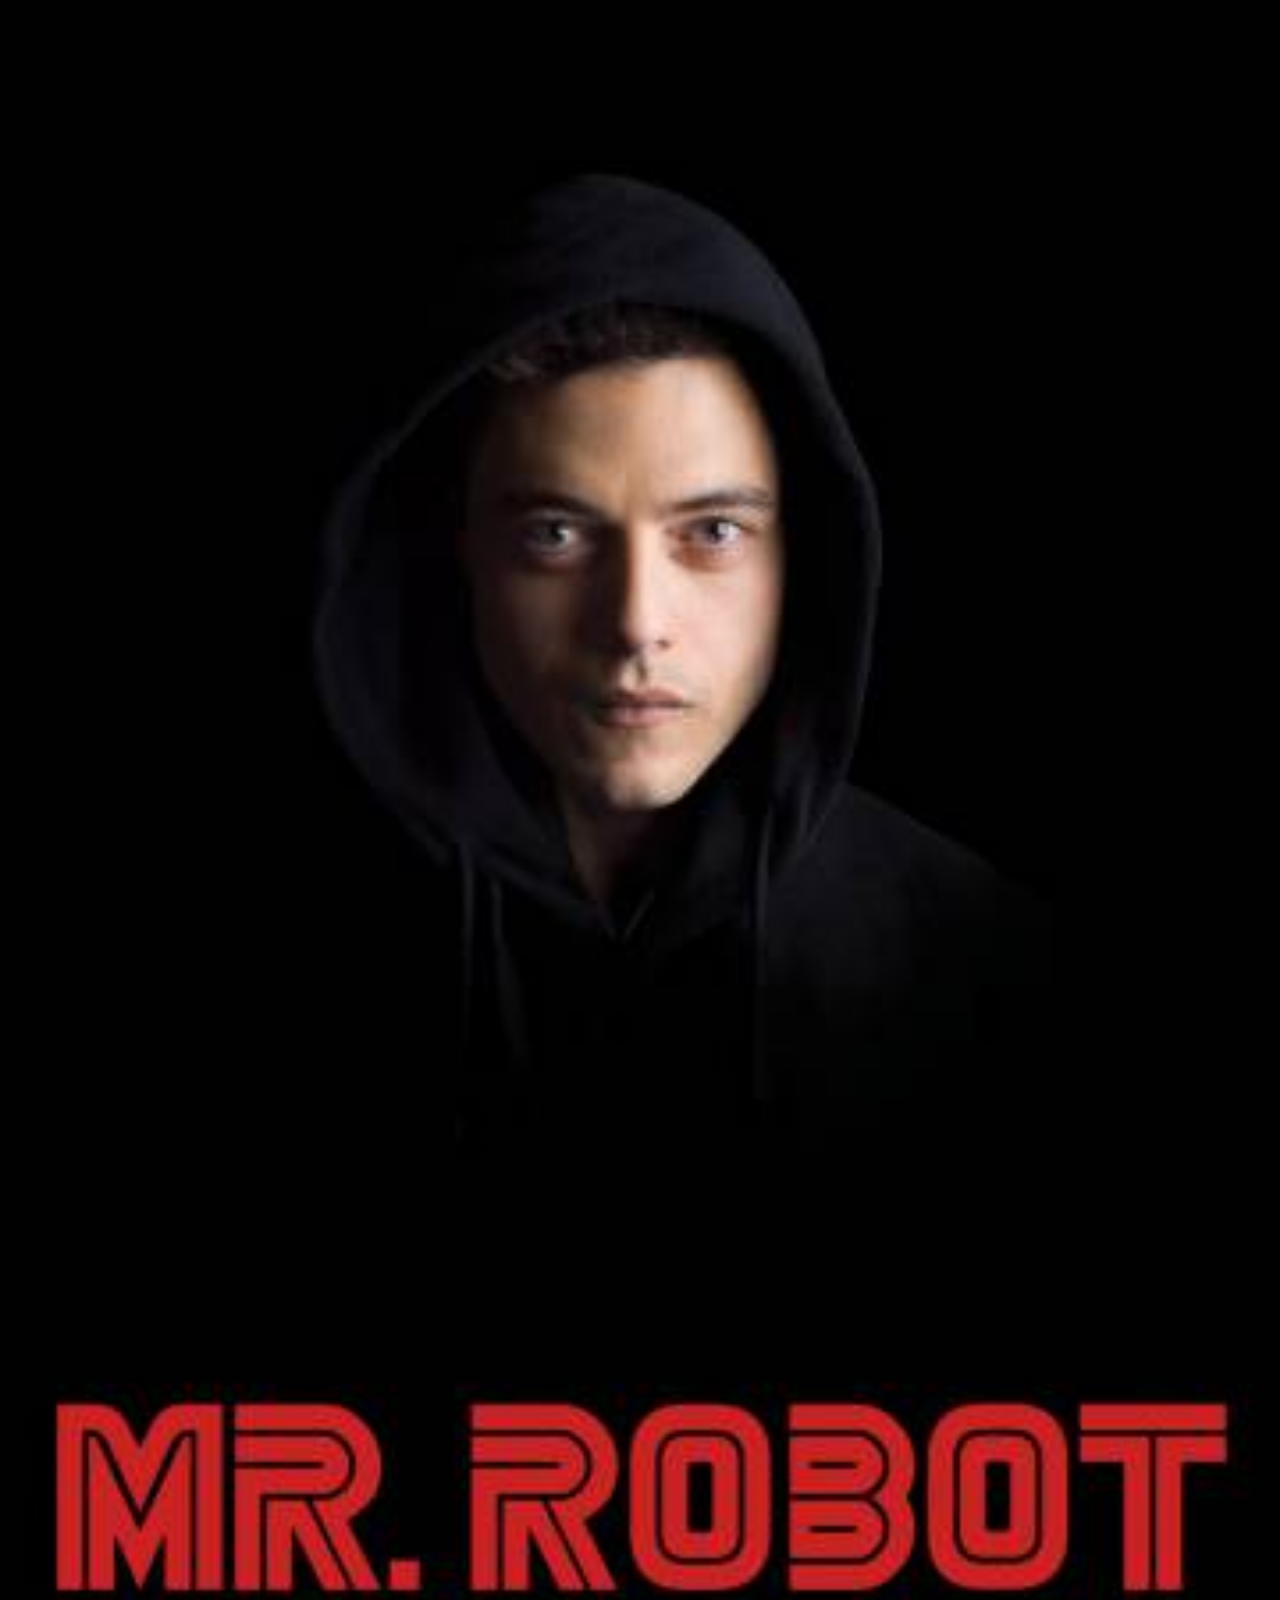
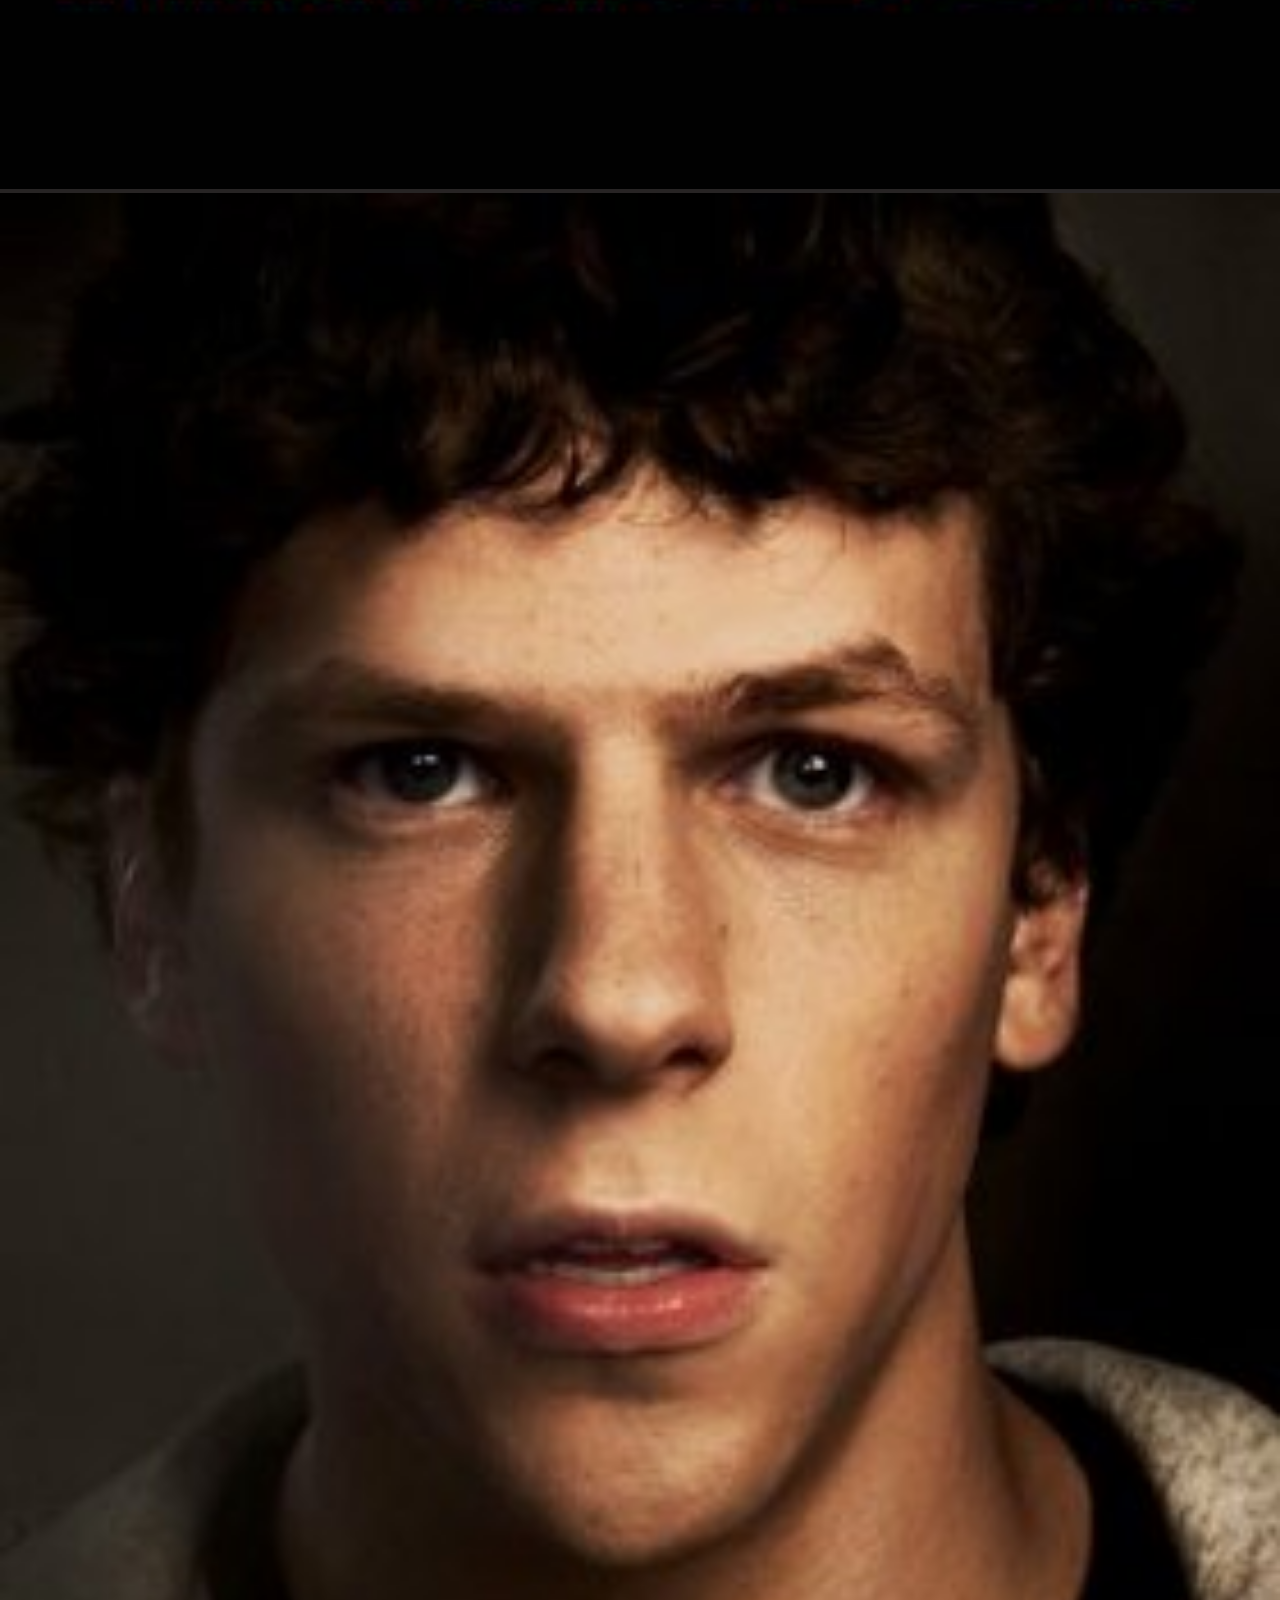
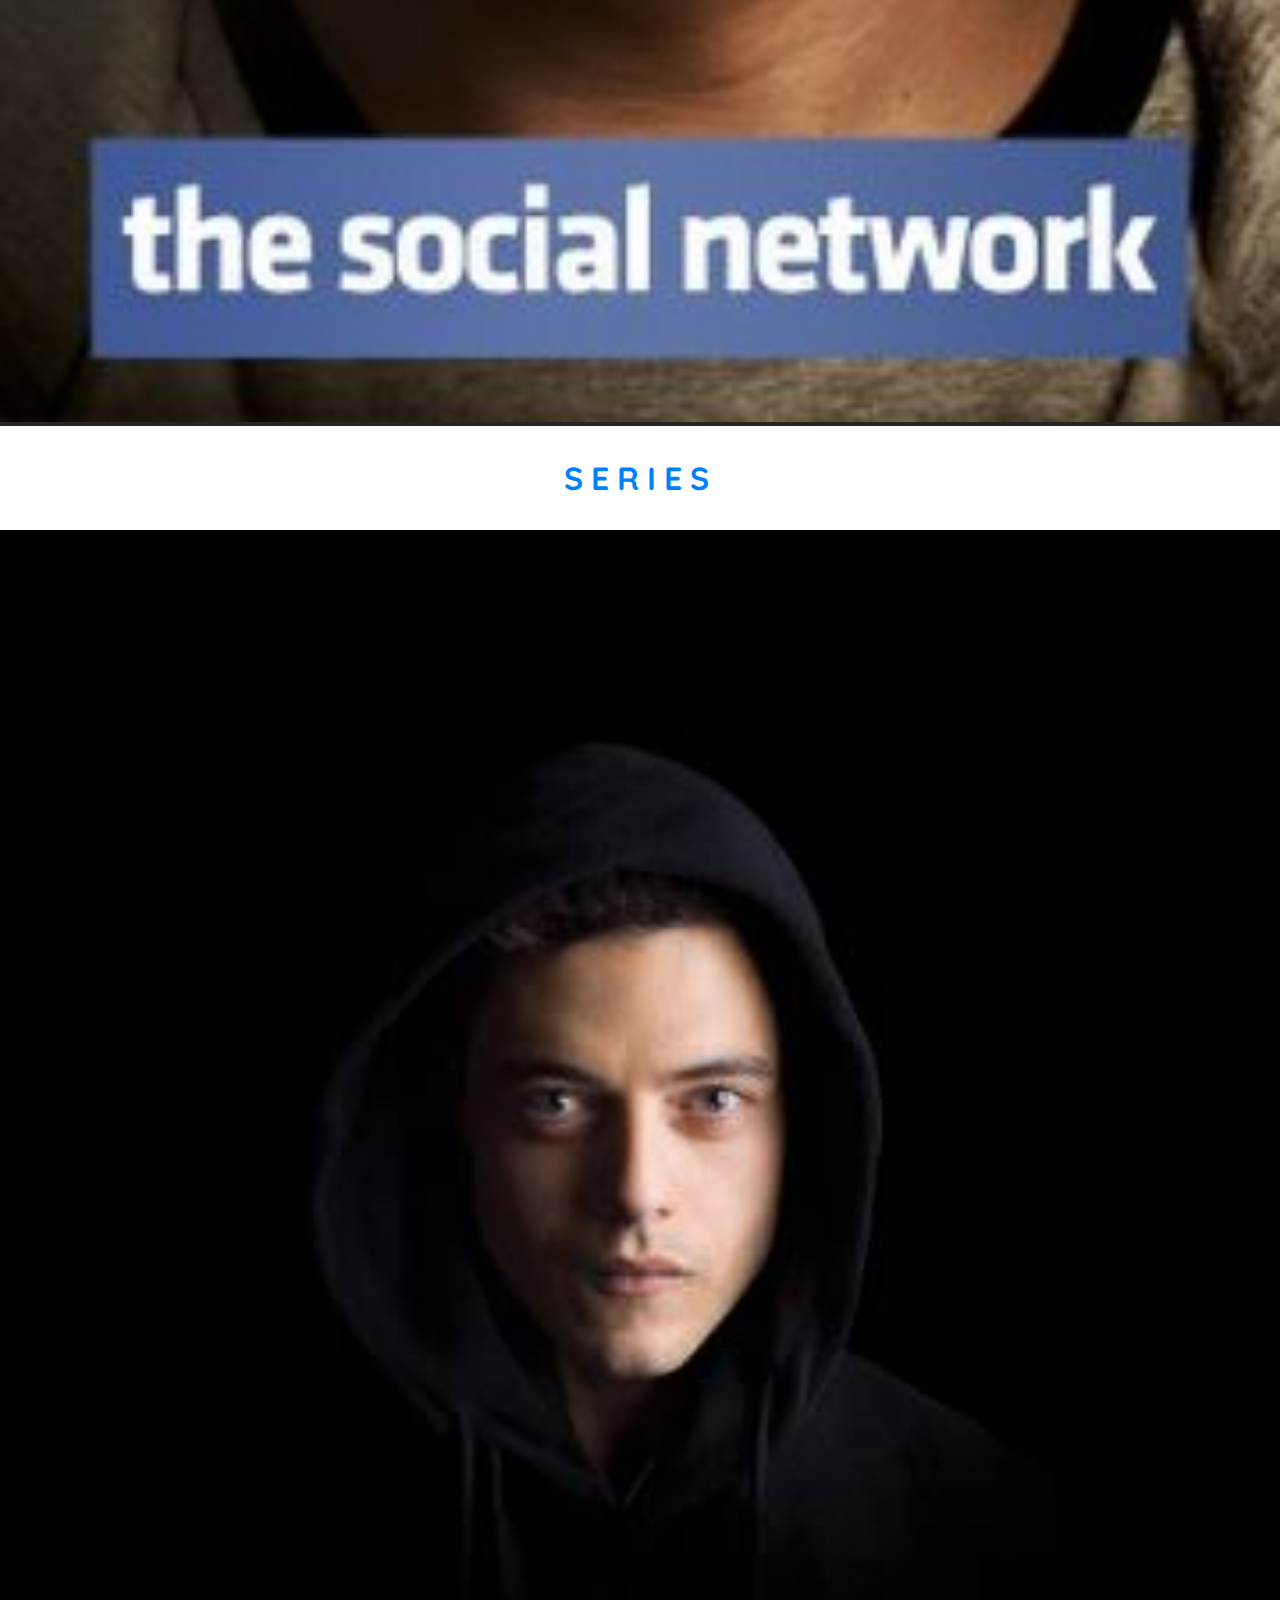
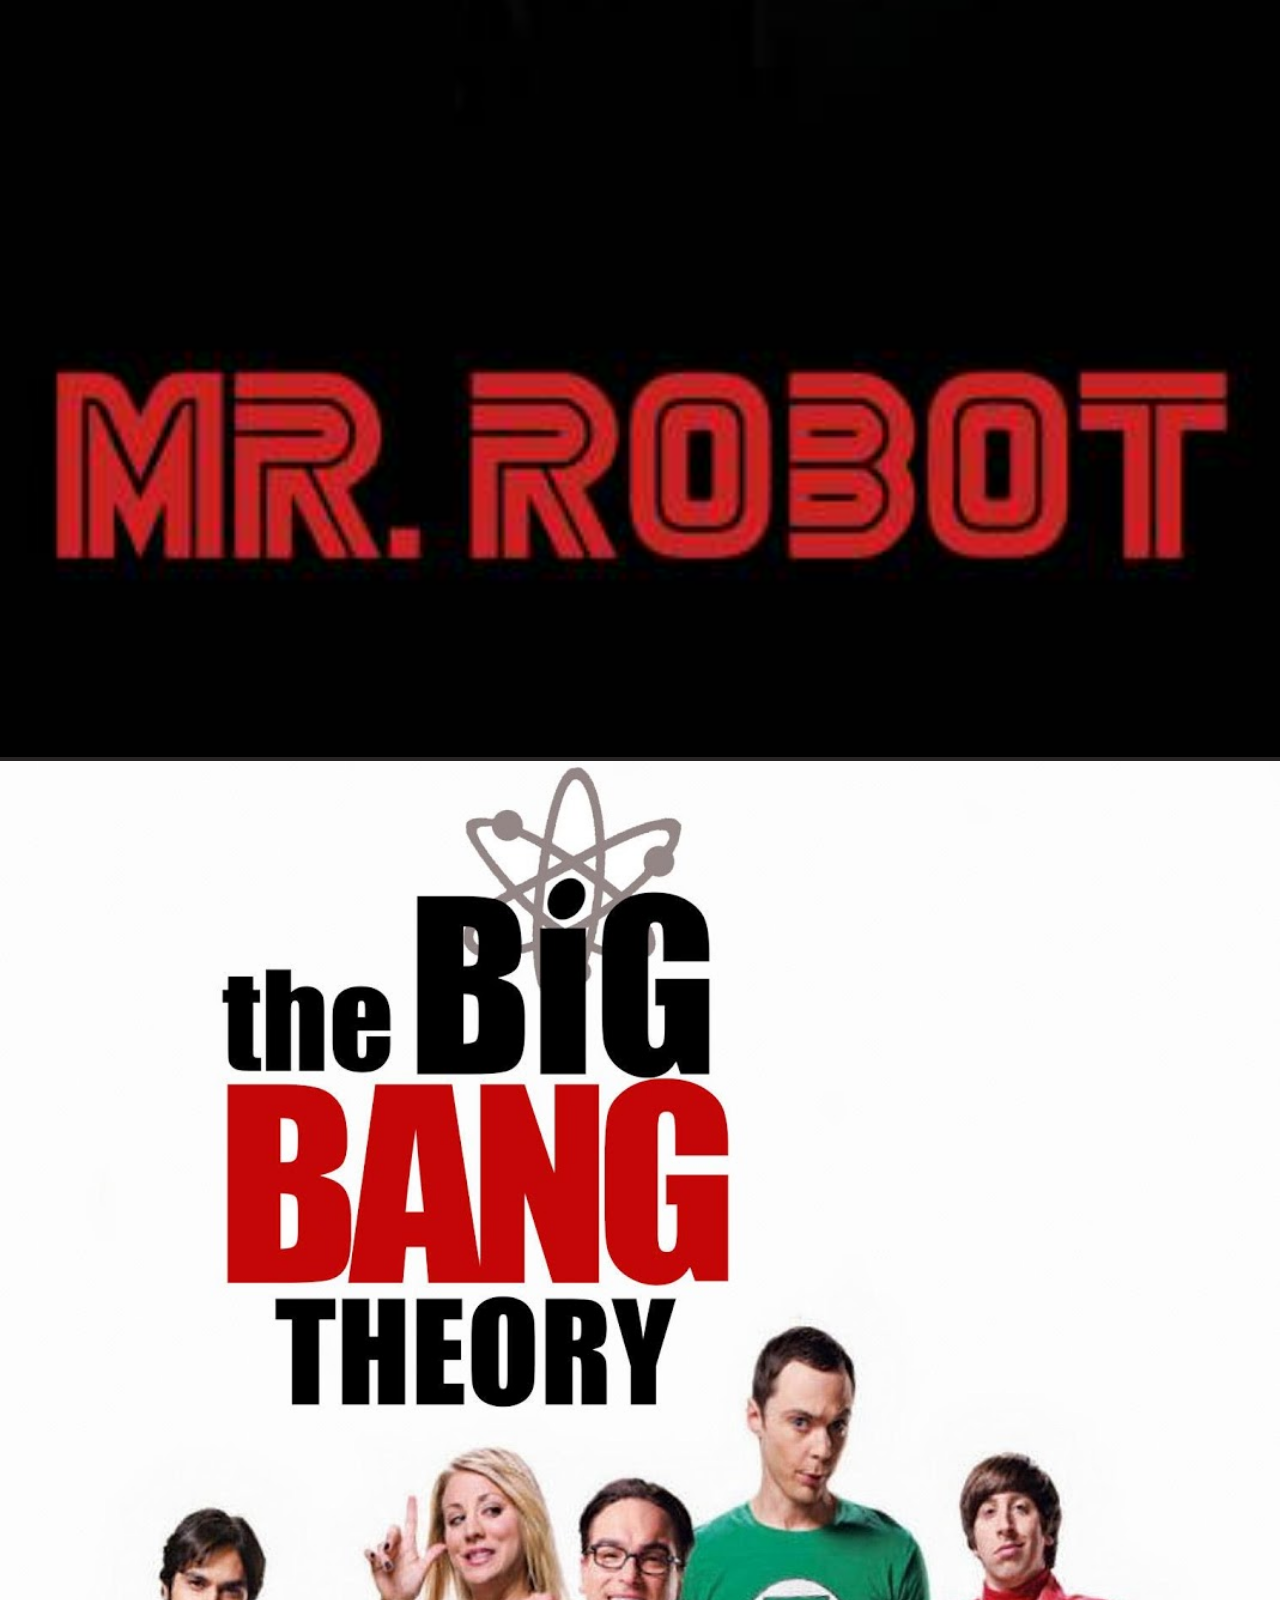
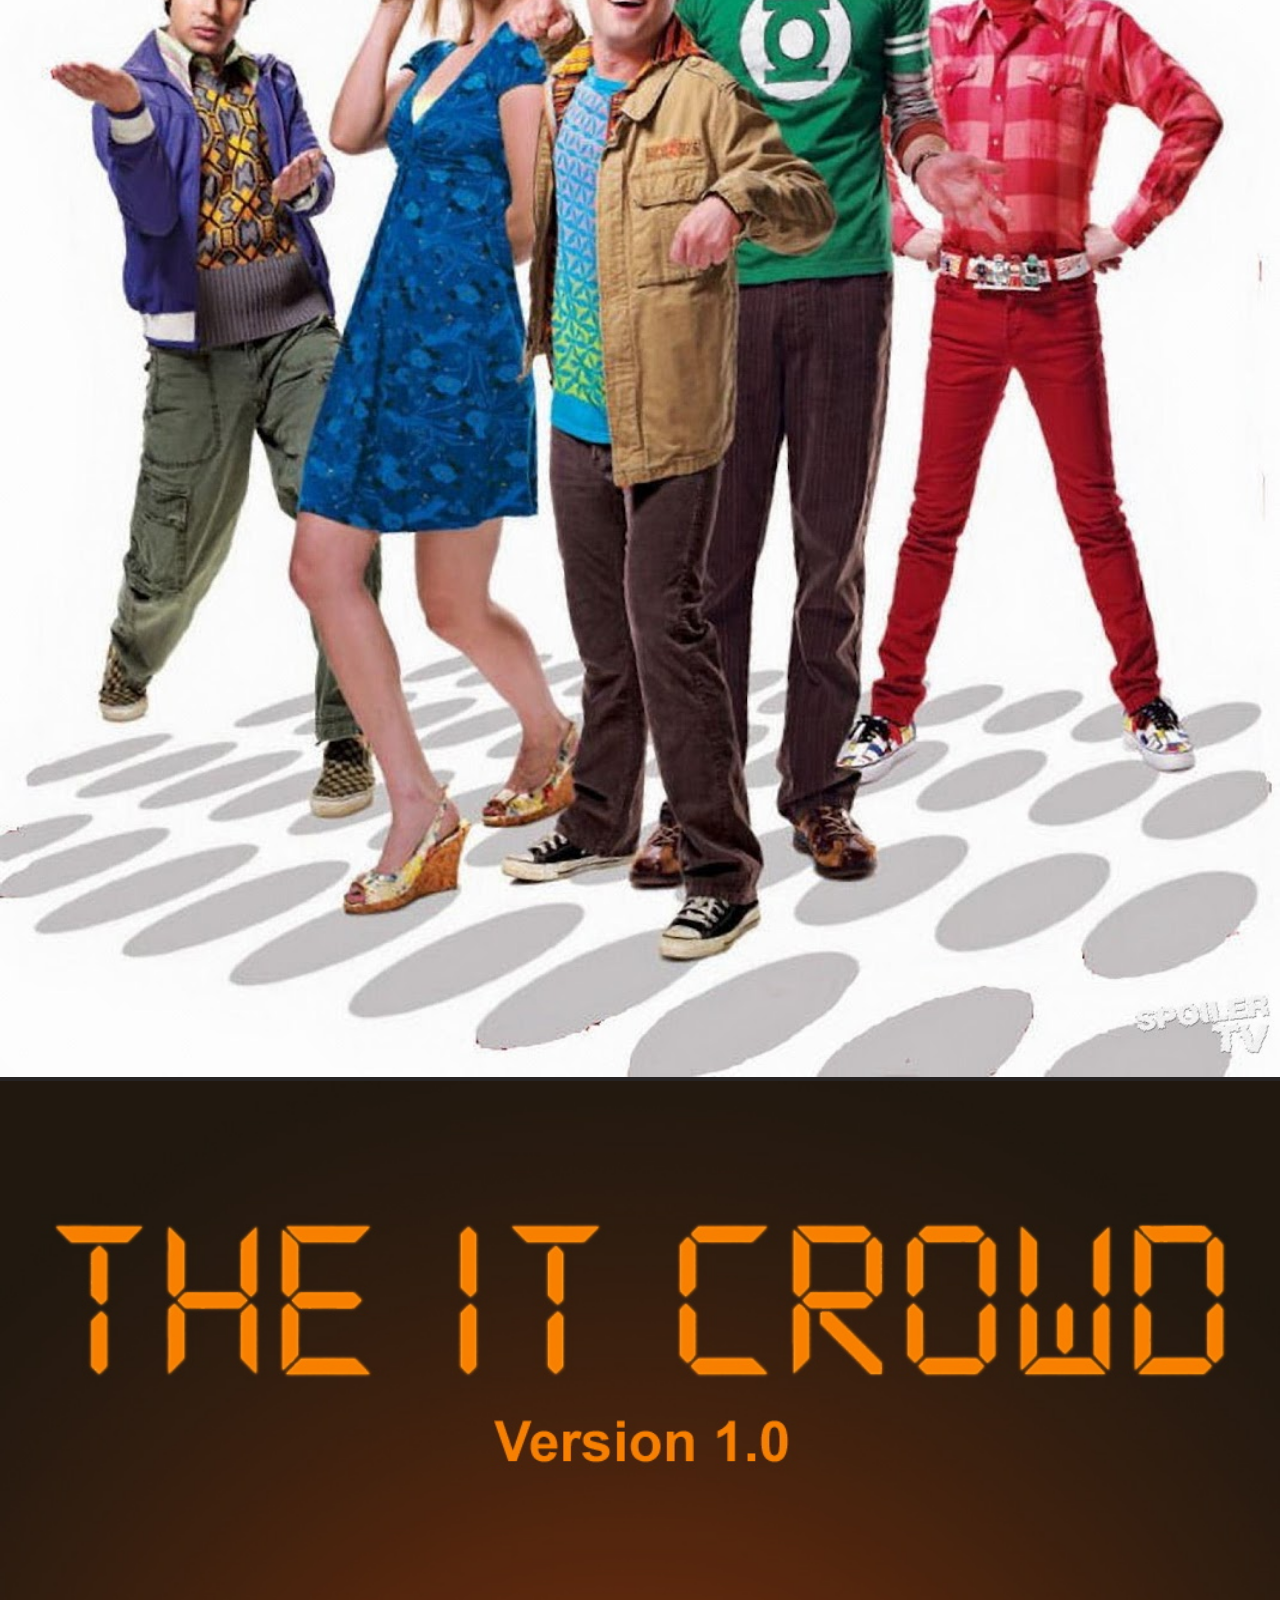
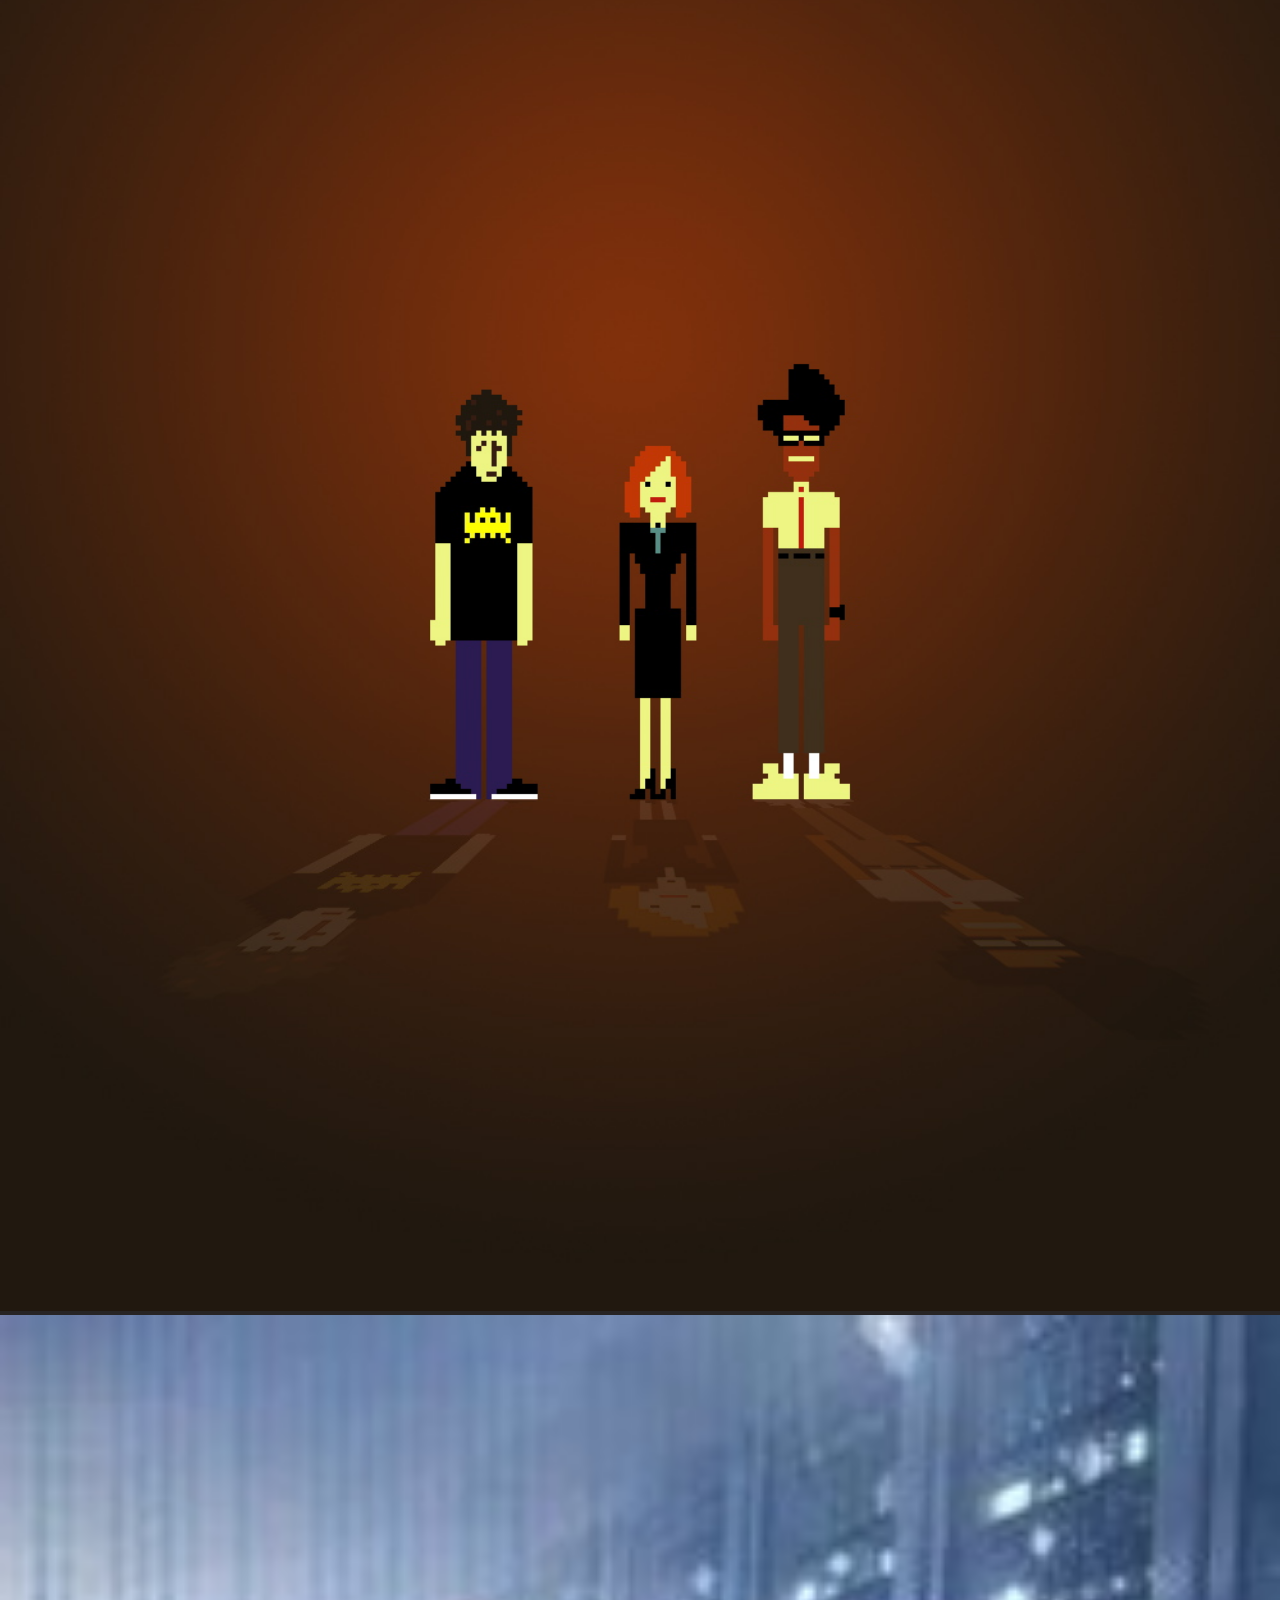
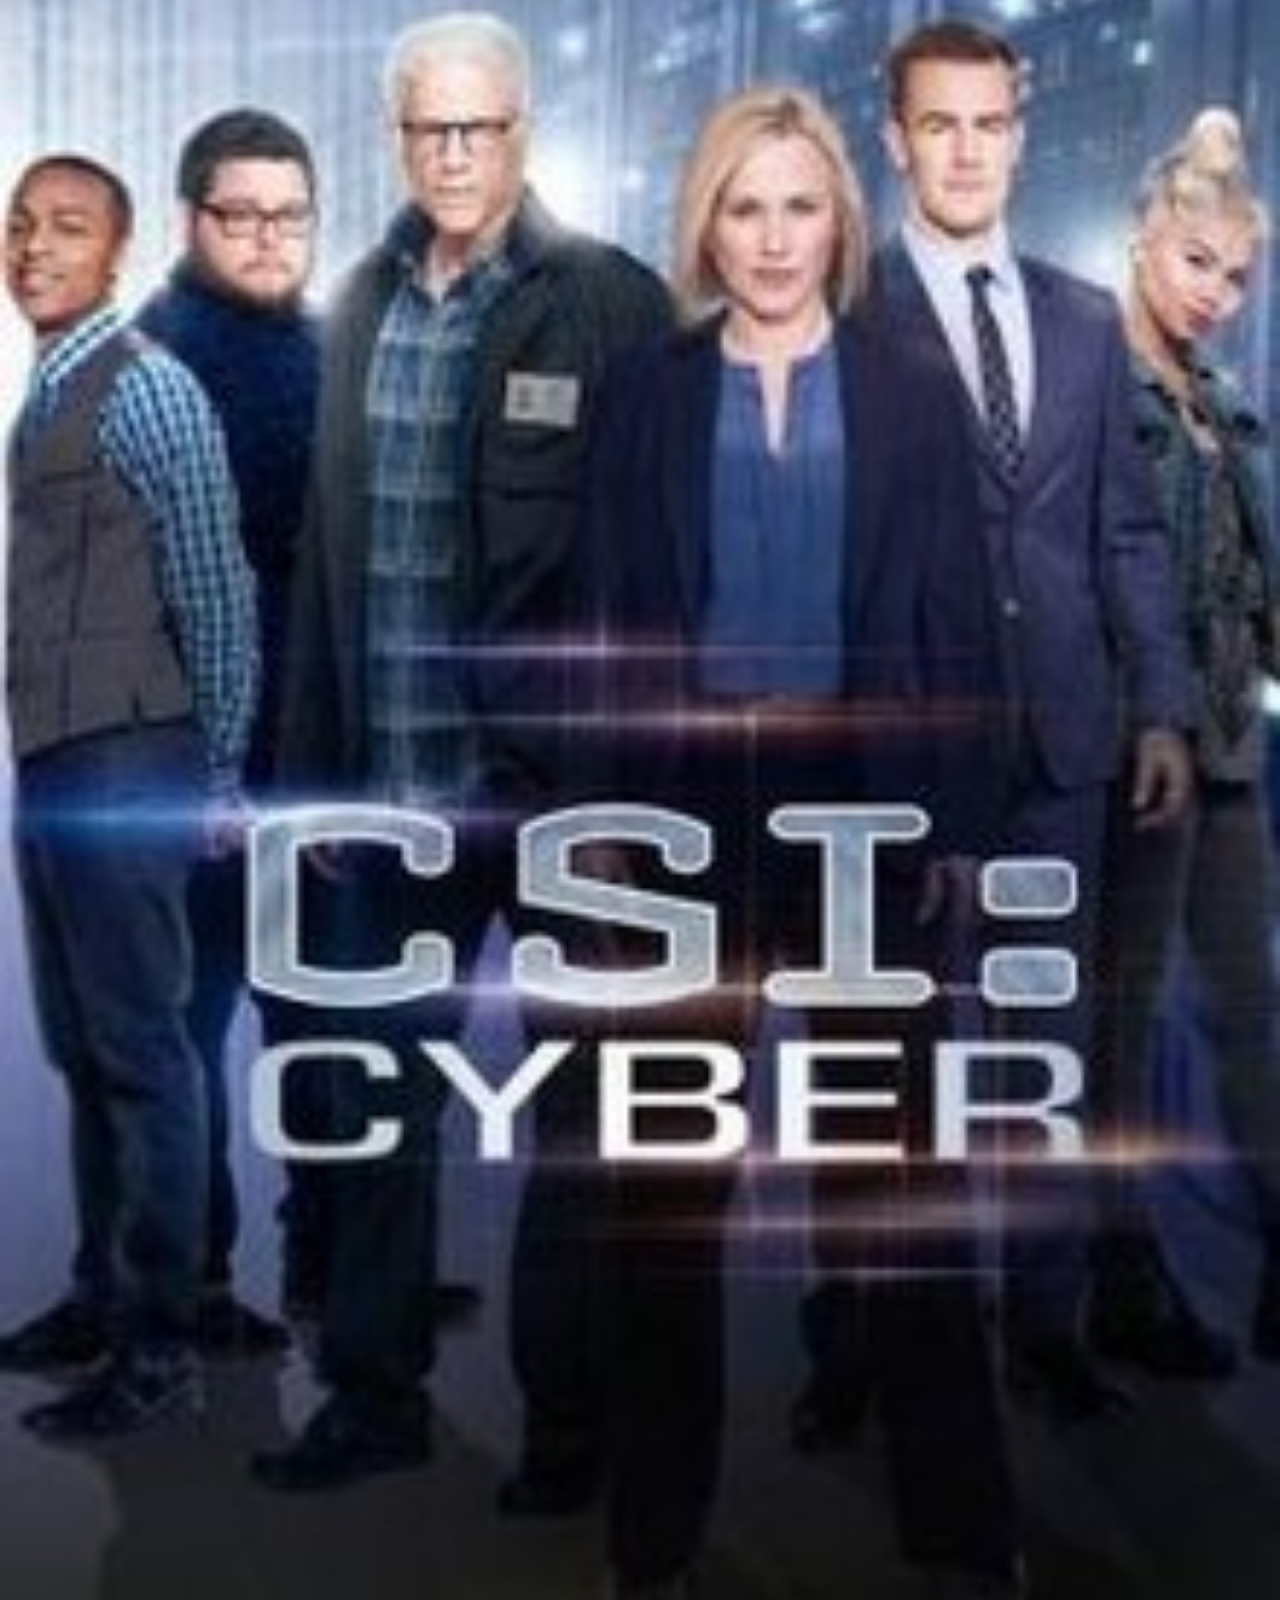
==== commit 38f4b775: "Mobile main grid and README credits" ====
--- a/cover.html
+++ b/cover.html
@@ -78,29 +78,95 @@
             <div class="carousel-container">
                 <article class="flex-card">
                     <a href="" class="">
-                        <img src="img/matrix.jpg" alt="matrix" class="item-carousel">
-                    </a>
-                </article>
-                <article class="flex-card">
-                    <a href="" class="">
-                        <img src="img/matrix.jpg" alt="matrix" class="item-carousel">
-                    </a>
-                </article>
-                <article class="flex-card">
-                    <a href="" class="">
-                        <img src="img/matrix.jpg" alt="matrix" class="item-carousel">
+                        <img src="img/covers/the_it_crowd.jpg" alt="matrix" class="item-carousel">
+                    </a>
+                </article>
+                <article class="flex-card">
+                    <a href="" class="">
+                        <img src="img/covers/steve_jobs.jpg" alt="matrix" class="item-carousel">
+                    </a>
+                </article>
+                <article class="flex-card">
+                    <a href="" class="">
+                        <img src="img/covers/mr_robot.jpg" alt="matrix" class="item-carousel">
+                    </a>
+                </article>
+                <article class="flex-card">
+                    <a href="" class="">
+                        <img src="img/covers/social_network.jpg" alt="matrix" class="item-carousel">
                     </a>
                 </article>
             </div>
         </section>
         <section id="series-section">
             <h1 class="main-section-title">Series</h1>
+            <div class="carousel-container">
+                <article class="flex-card">
+                    <a href="" class="">
+                        <img src="img/covers/mr_robot.jpg" alt="matrix" class="item-carousel">
+                    </a>
+                </article>
+                <article class="flex-card">
+                    <a href="" class="">
+                        <img src="img/covers/big_bang_theory.jpg" alt="matrix" class="item-carousel">
+                    </a>
+                </article>
+                <article class="flex-card">
+                    <a href="" class="">
+                        <img src="img/covers/the_it_crowd.jpg" alt="matrix" class="item-carousel">
+                    </a>
+                </article>
+                <article class="flex-card">
+                    <a href="" class="">
+                        <img src="img/covers/csi_cyber.jpg" alt="matrix" class="item-carousel">
+                    </a>
+                </article>
+                <article class="flex-card">
+                    <a href="" class="">
+                        <img src="img/covers/silicon_valley.jpg" alt="matrix" class="item-carousel">
+                    </a>
+                </article>
+            </div>
         </section>
         <section id="movies-section">
             <h1 class="main-section-title">Movies</h1>
+            <div class="carousel-container">
+                <article class="flex-card">
+                    <a href="" class="">
+                        <img src="img/covers/the_imitation_game.png" alt="matrix" class="item-carousel">
+                    </a>
+                </article>
+                <article class="flex-card">
+                    <a href="" class="">
+                        <img src="img/covers/matrix_reloaded.jpg" alt="matrix" class="item-carousel">
+                    </a>
+                </article>
+                <article class="flex-card">
+                    <a href="" class="">
+                        <img src="img/covers/steve_jobs.jpg" alt="matrix" class="item-carousel">
+                    </a>
+                </article>
+                <article class="flex-card">
+                    <a href="" class="">
+                        <img src="img/covers/social_network.jpg" alt="matrix" class="item-carousel">
+                    </a>
+                </article>
+            </div>
         </section>
         <section id="favorites-section">
             <h1 class="main-section-title">Favorites</h1>
+            <div class="carousel-container">
+                <article class="flex-card">
+                    <a href="" class="">
+                        <img src="img/covers/the_imitation_game.png" alt="matrix" class="item-carousel">
+                    </a>
+                </article>
+                <article class="flex-card">
+                    <a href="" class="">
+                        <img src="img/covers/big_bang_theory.jpg" alt="matrix" class="item-carousel">
+                    </a>
+                </article>
+            </div>
         </section>
     </main>
     <footer class="footer">
--- a/css/cover.css
+++ b/css/cover.css
@@ -105,8 +105,8 @@
 
 /* START: HEADER */
 .header {
-    height: 80vh;
-    background-image: linear-gradient(to bottom, rgba(245, 246, 252, 0.185), rgba(0, 0, 0, 0.73)), url(../img/matrix.jpg);
+    height: 100vh;
+    background-image: linear-gradient(to bottom, rgba(245, 246, 252, 0.185), rgba(0, 0, 0, 0.73)), url(../img/covers/matrix.jpg);
     background-repeat: no-repeat;
     background-position: top right;
     background-size: cover;
@@ -203,20 +203,23 @@
 /* START: MAIN */
 
 .main-section-title {
-    margin: 1.5rem;
+    margin: 0;
+    padding: 2rem;
+    background-color: var(--letter-color);
     color: var(--main-color);
     text-align: center;
+    text-transform: uppercase;
+    font-size: 2rem;
+    letter-spacing: 0.5rem;
 }
 
 .carousel-container {
     display: flex;
-    flex-wrap: wrap;
-    justify-content: space-between;
+    flex-direction: column;
 }
 
 .flex-card {
     flex-basis: 50%;
-    border: .1rem solid var(--letter-color);
 }
 
 .item-carousel {
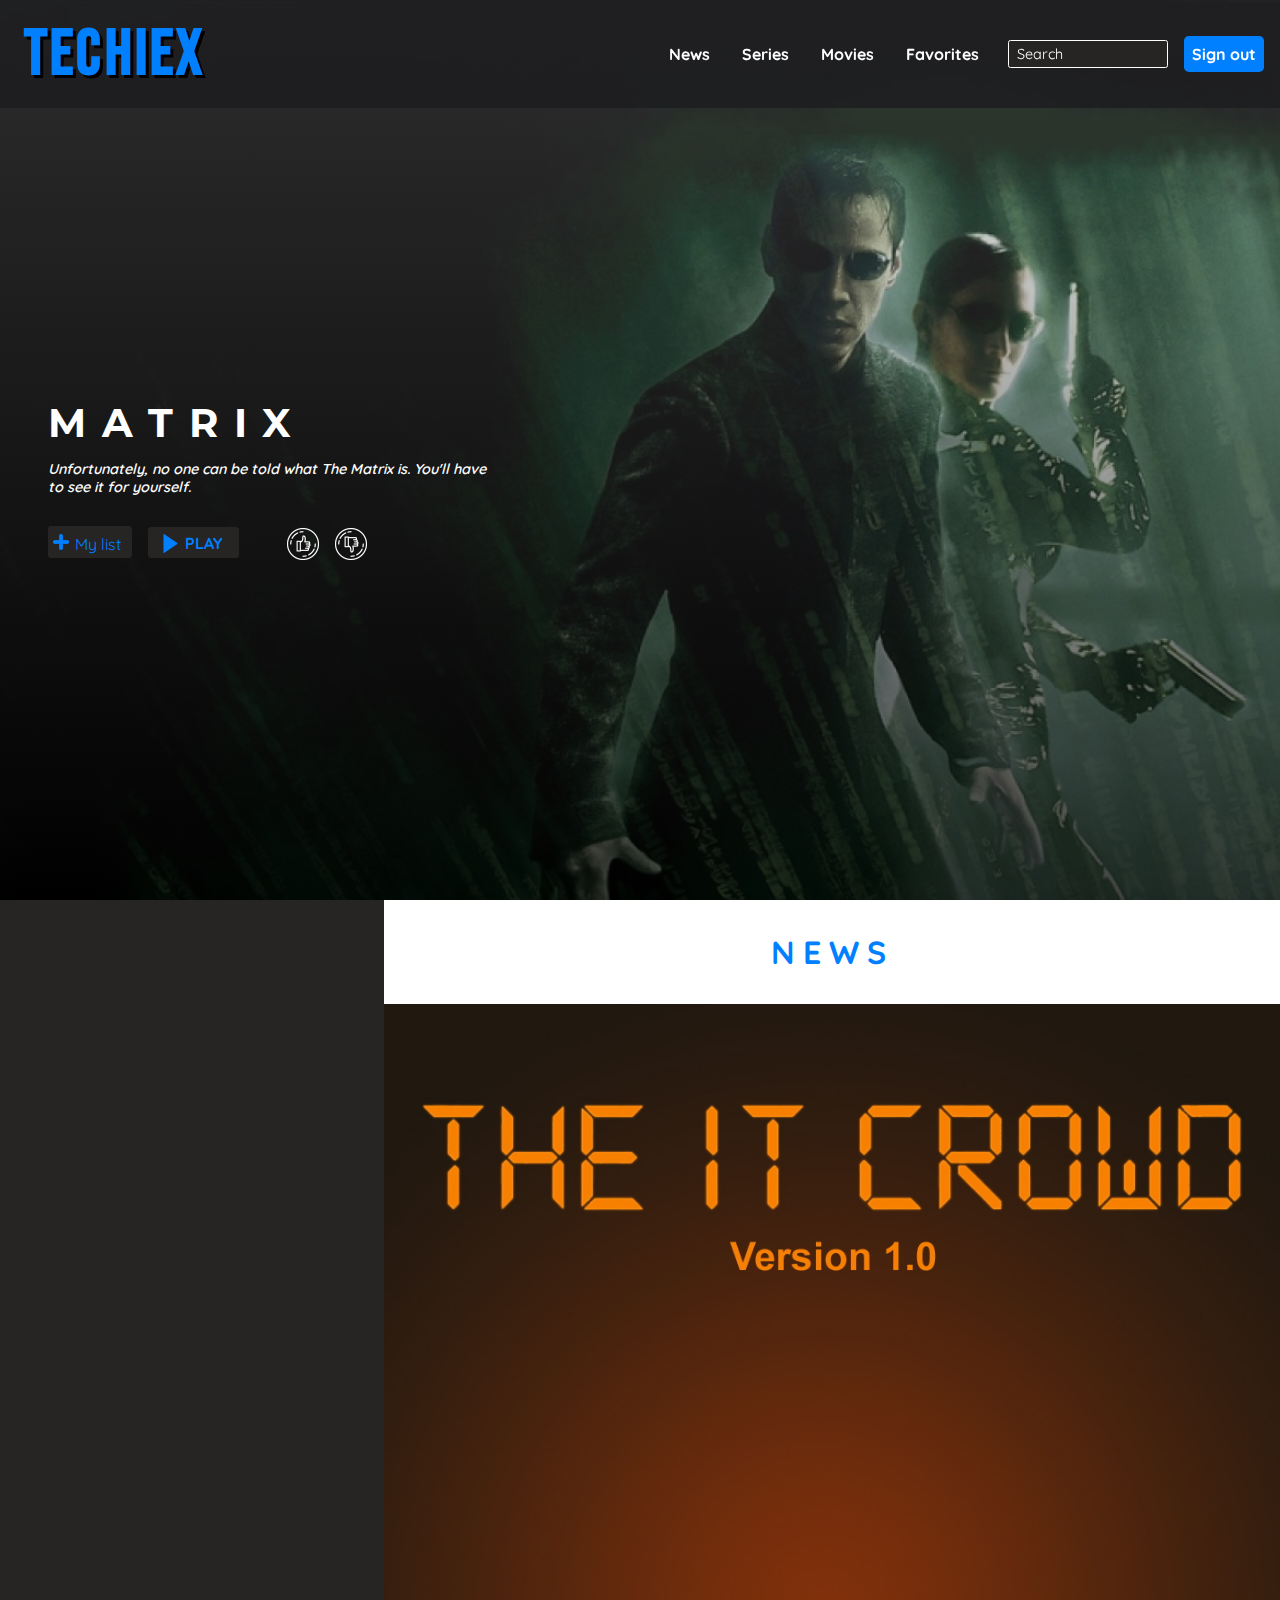
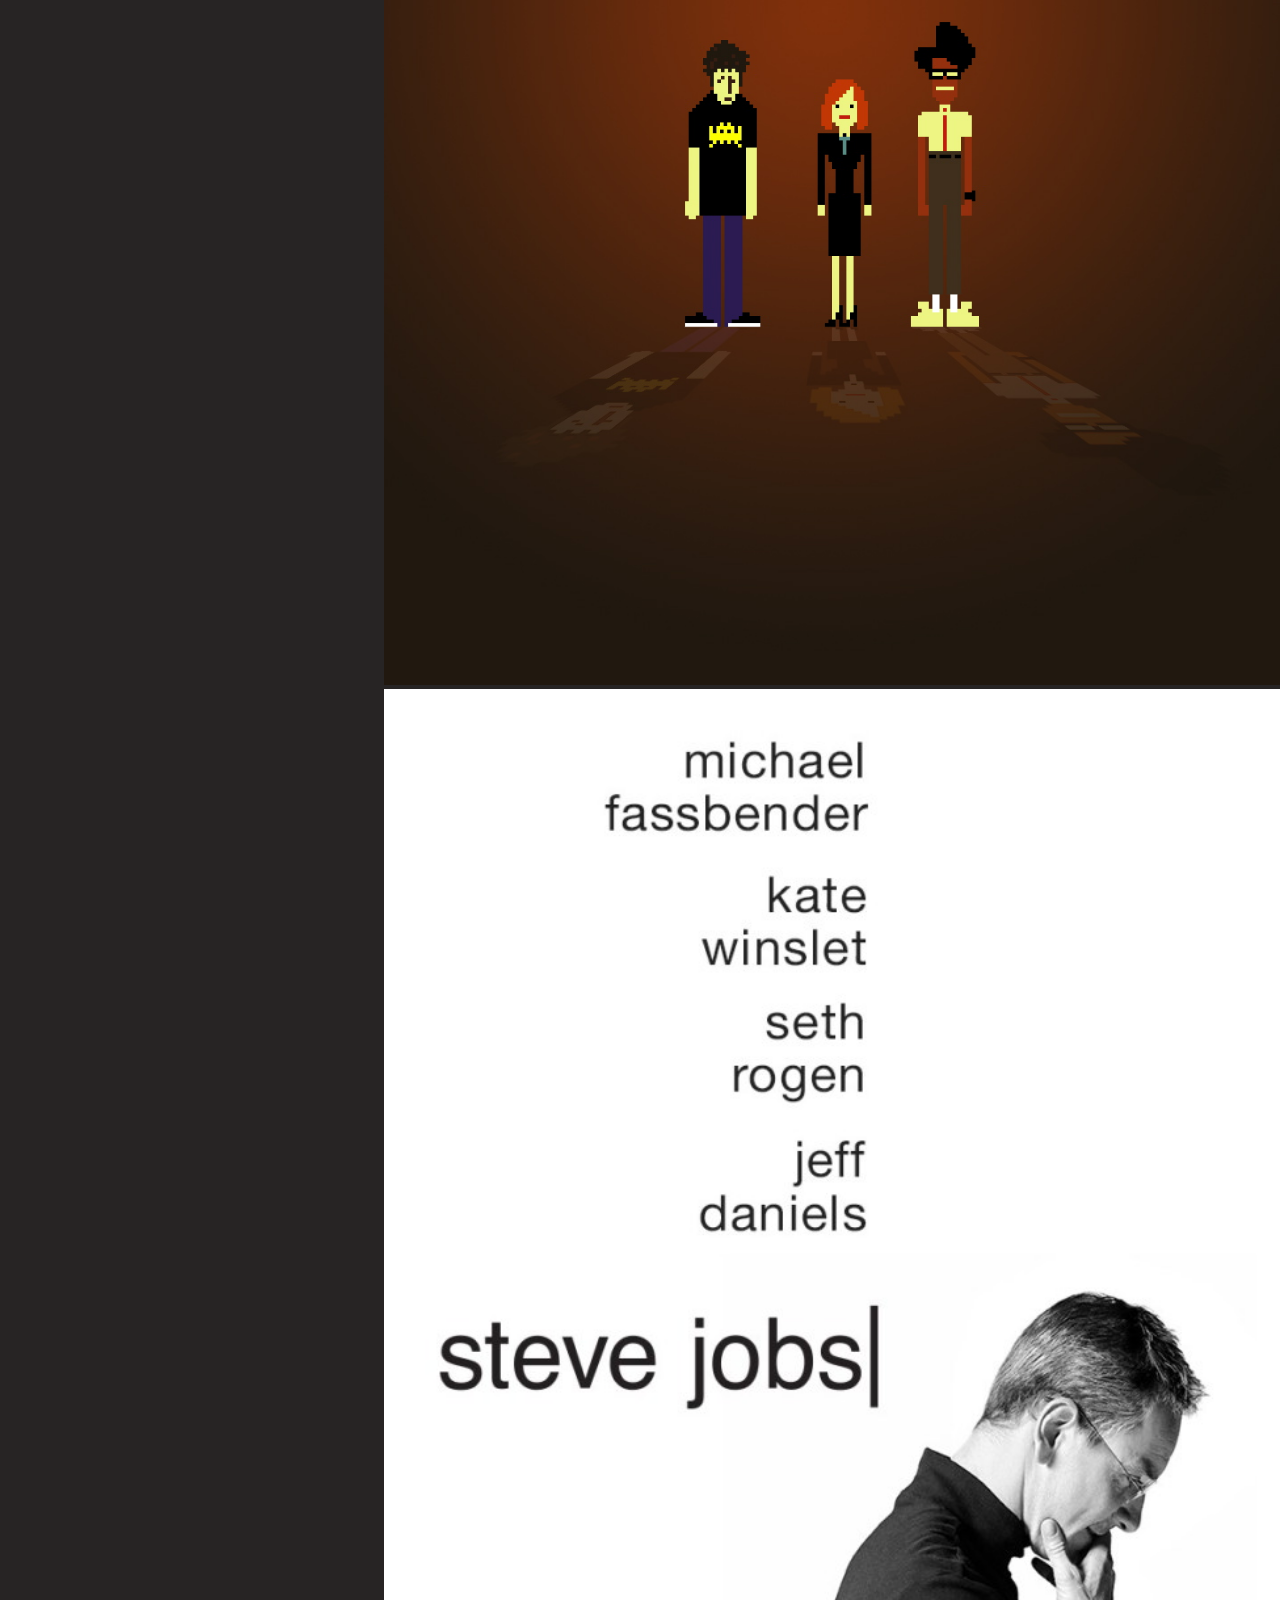
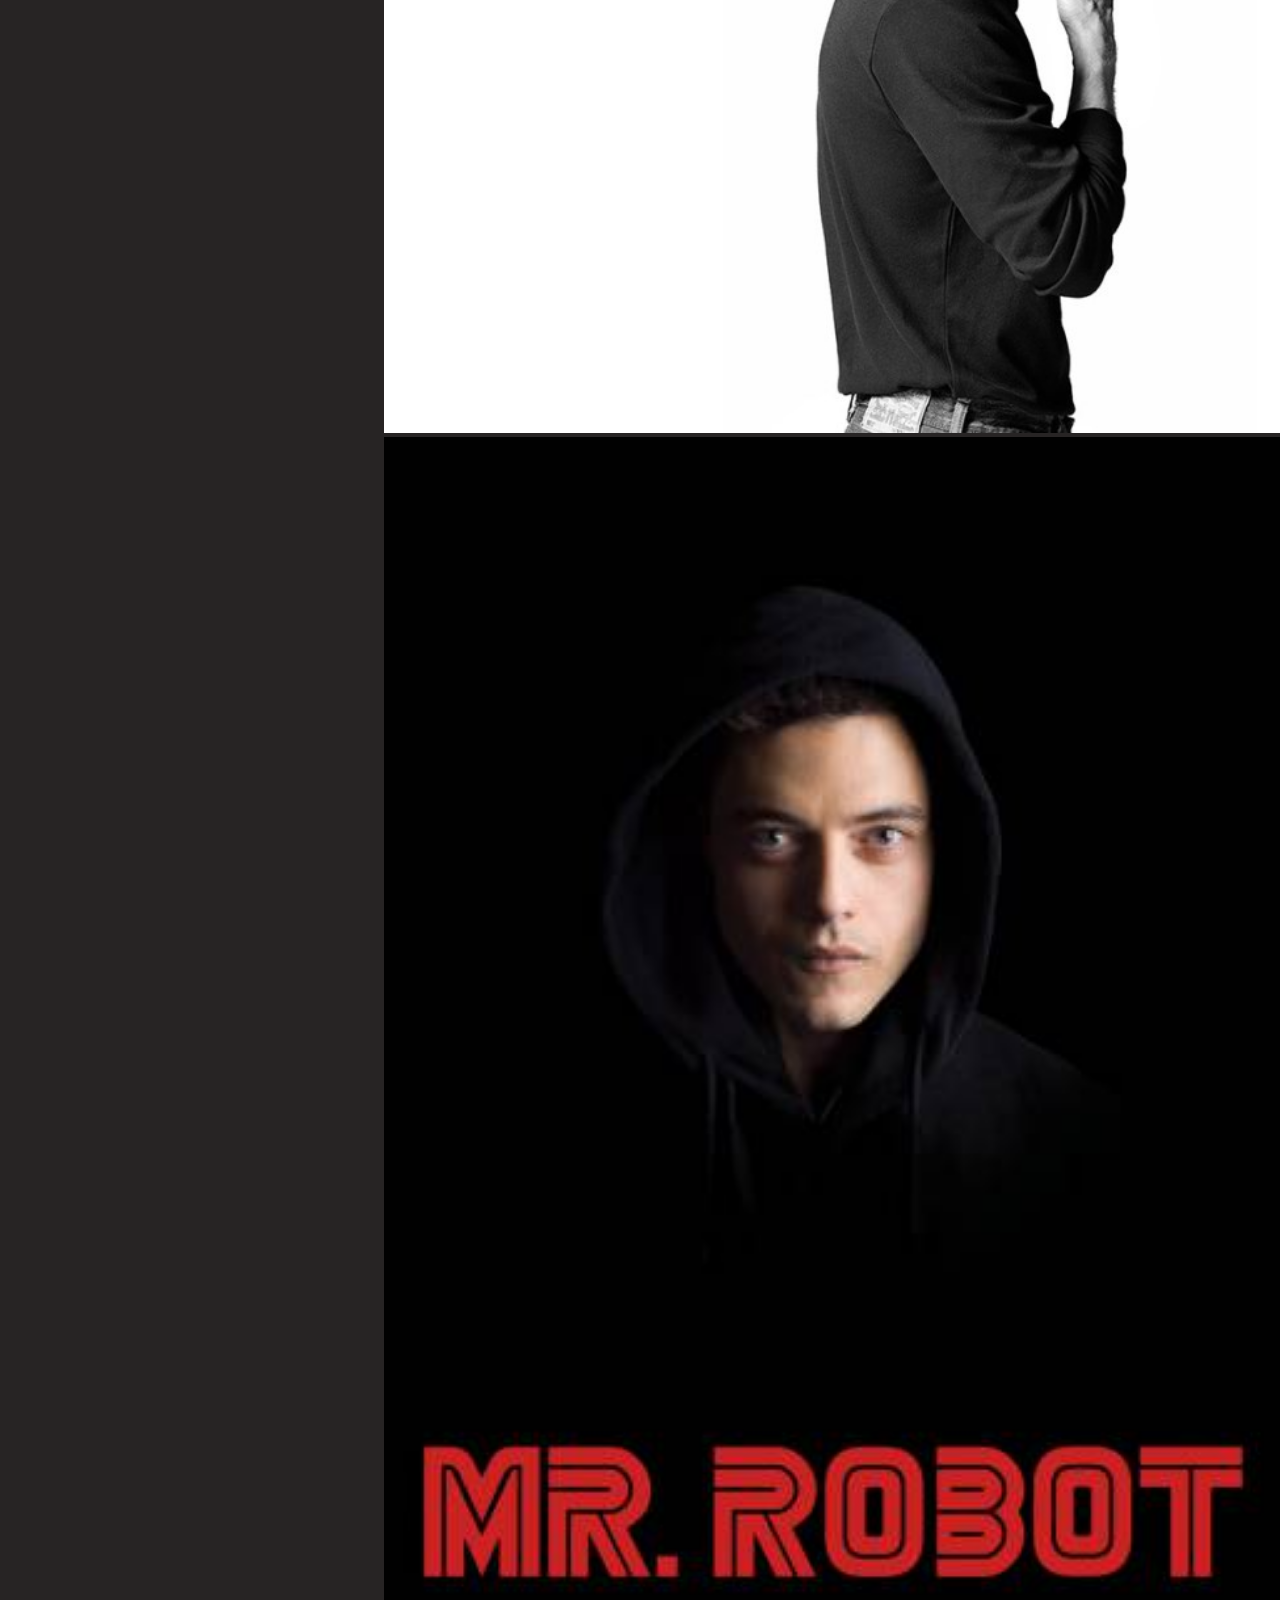
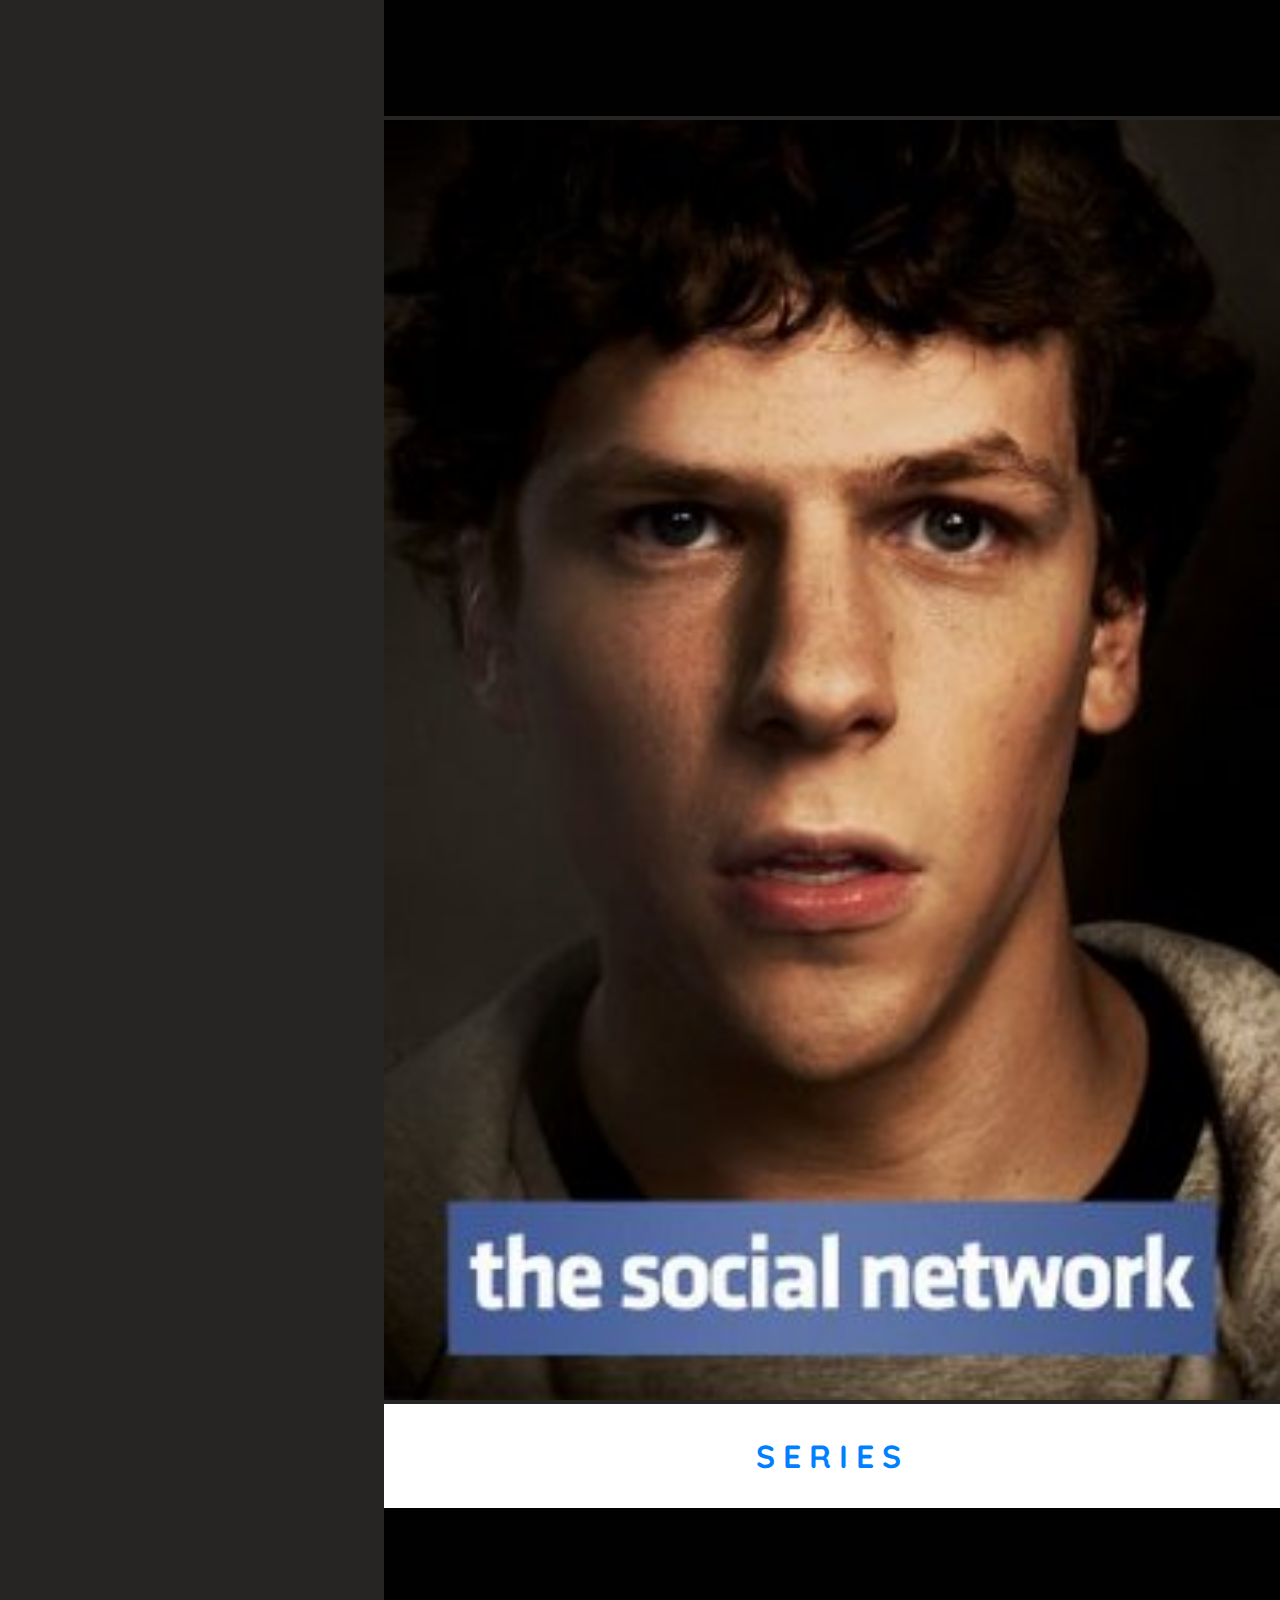
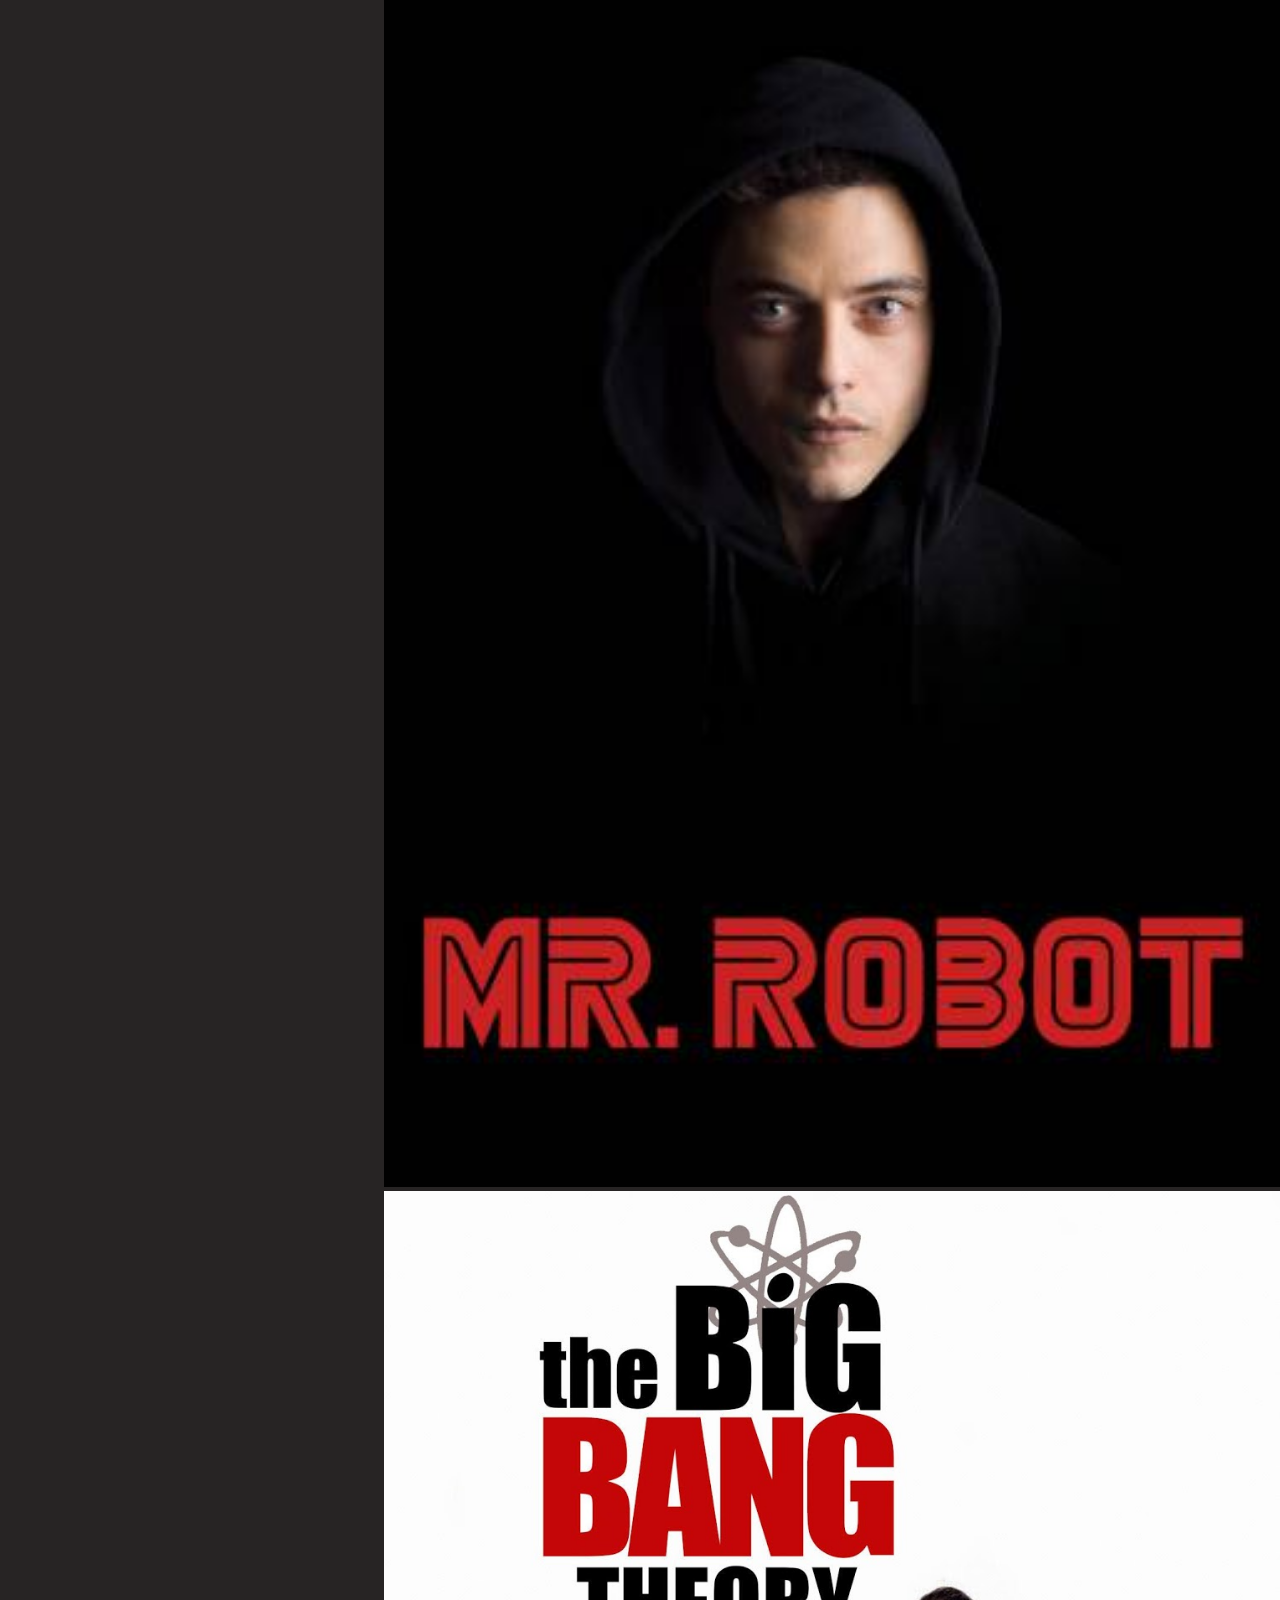
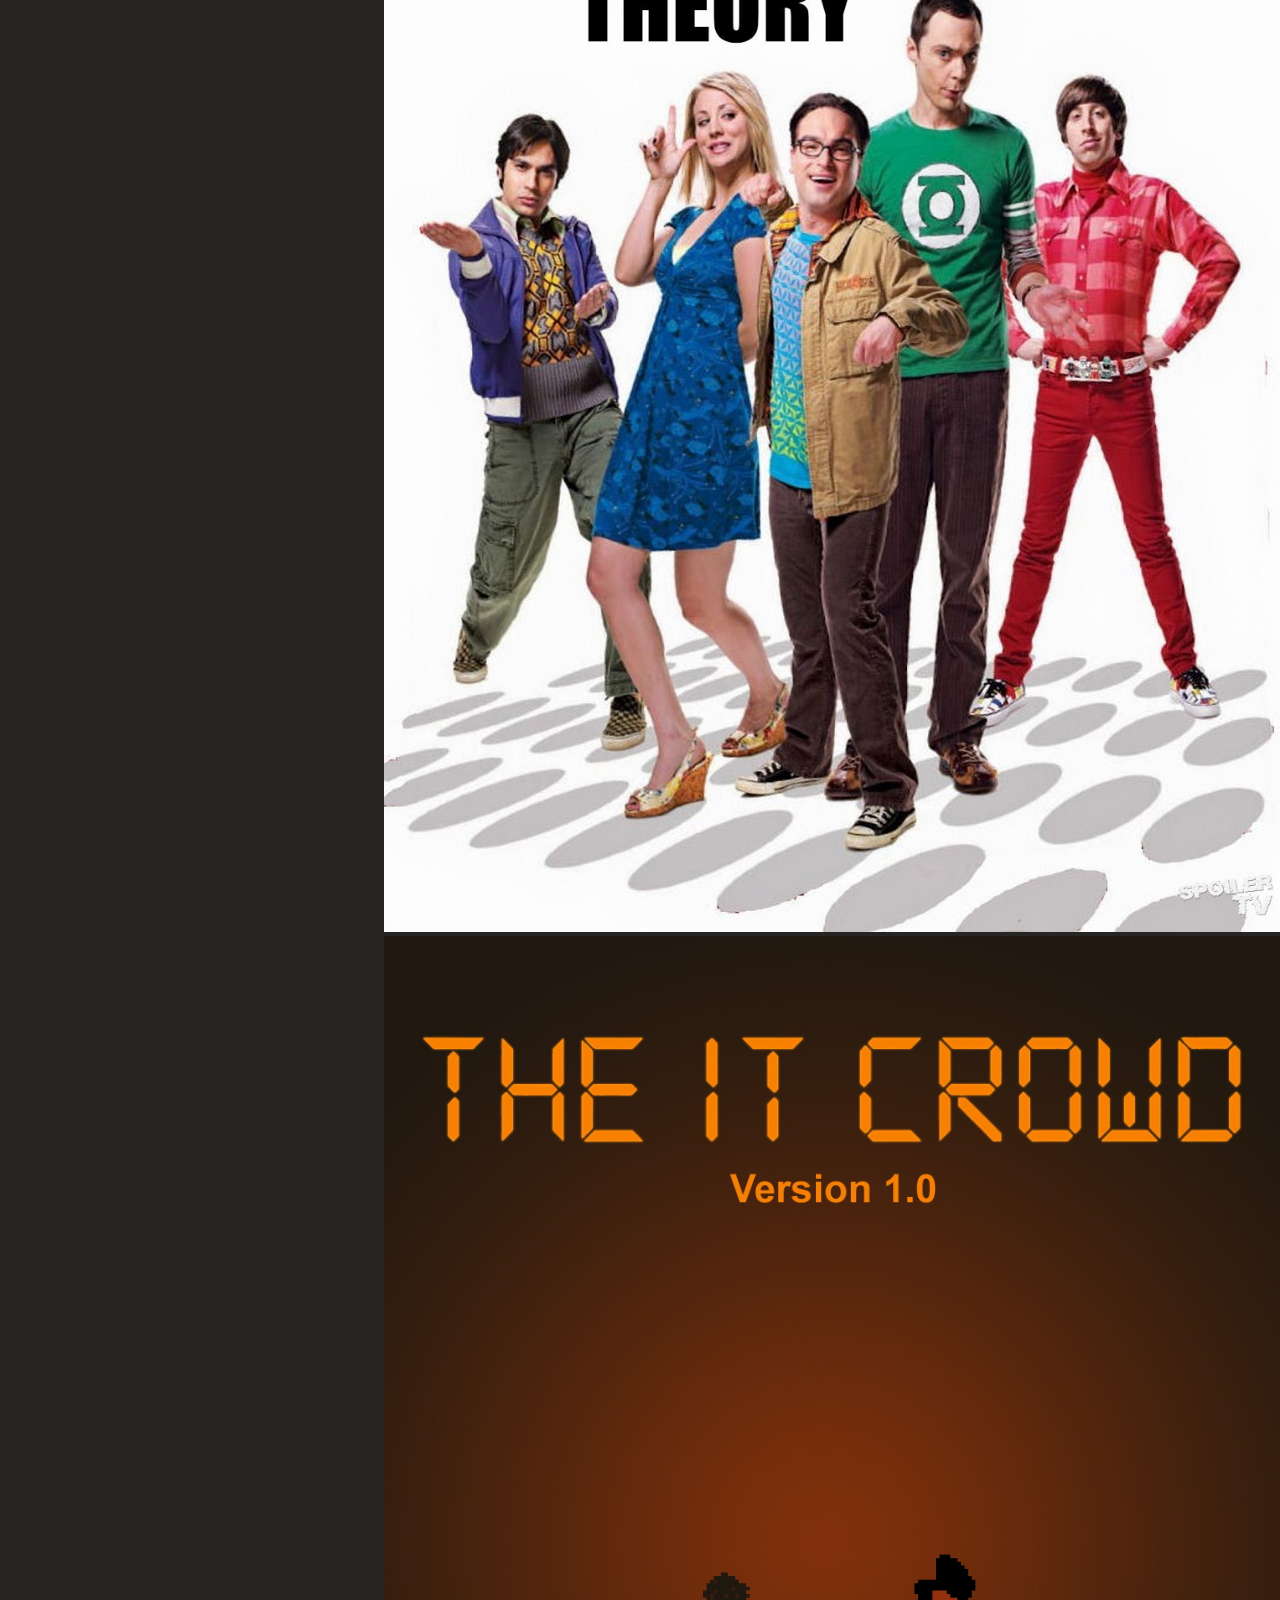
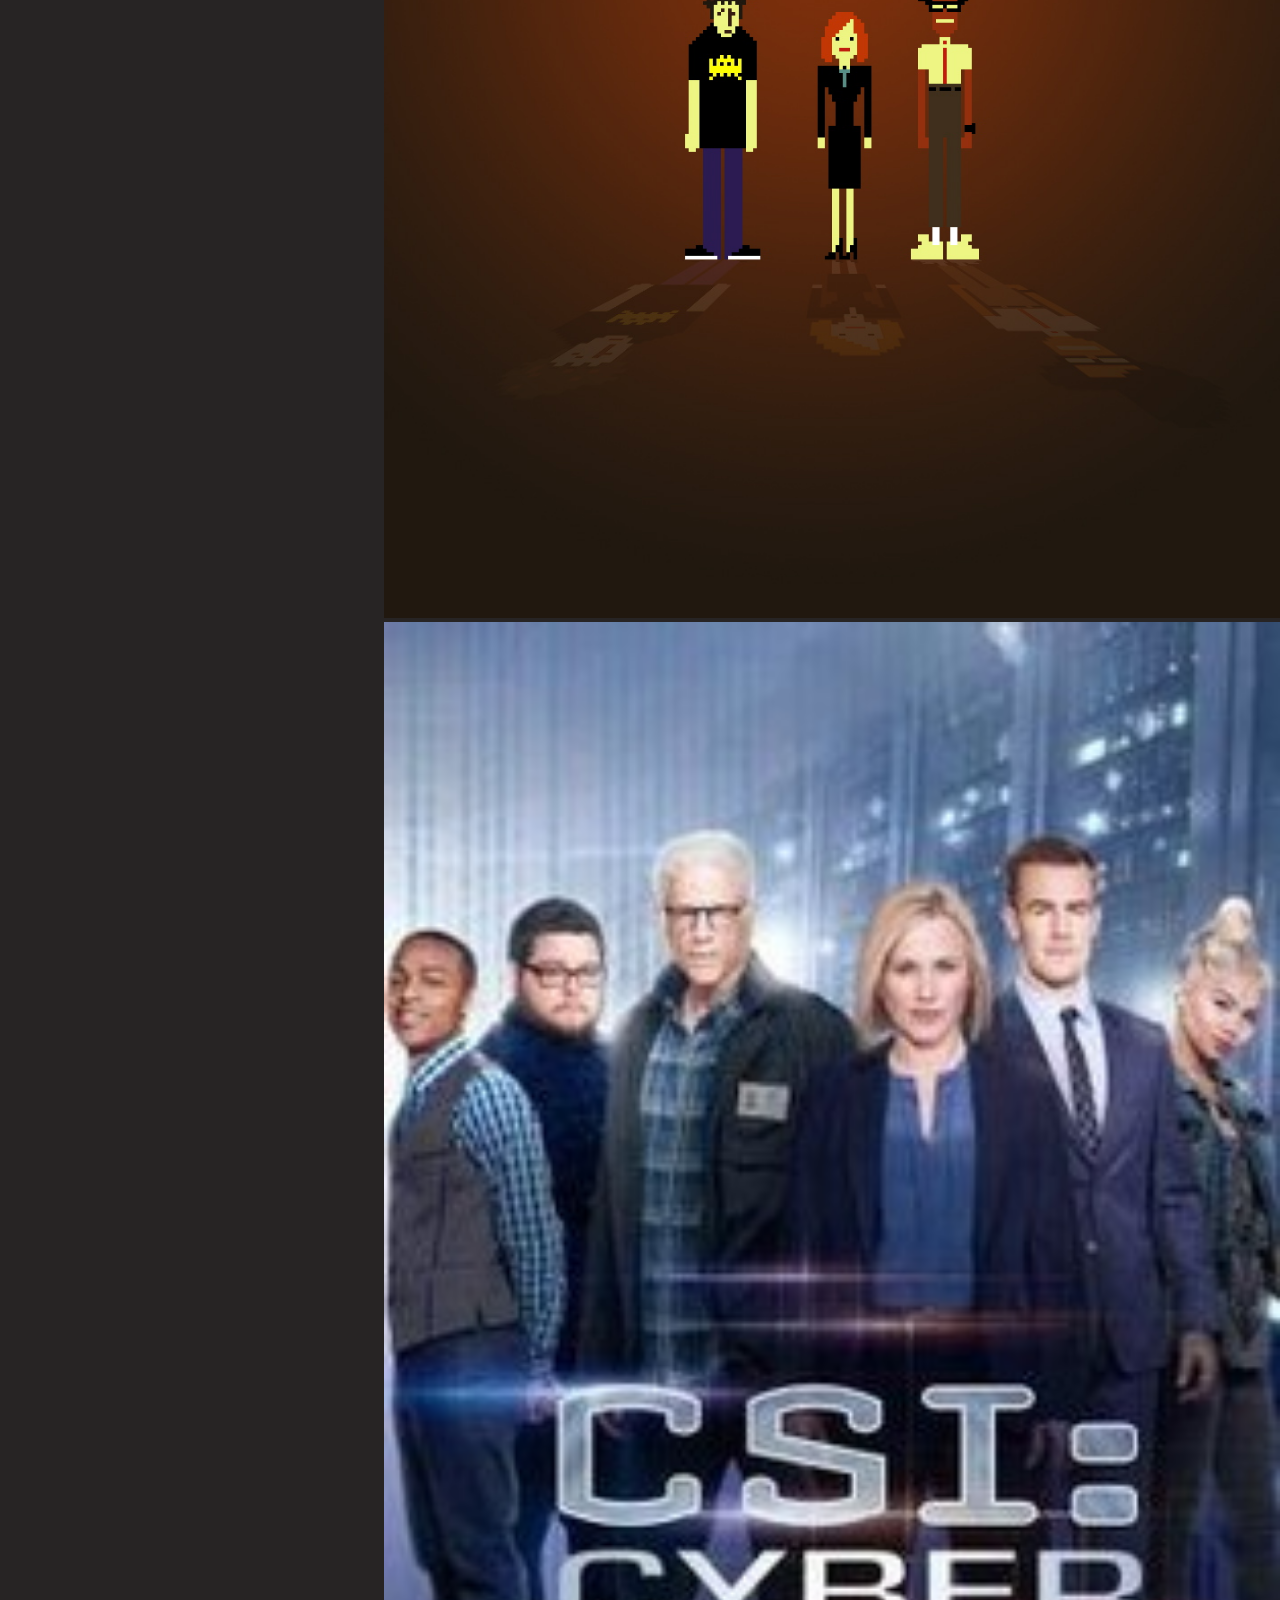
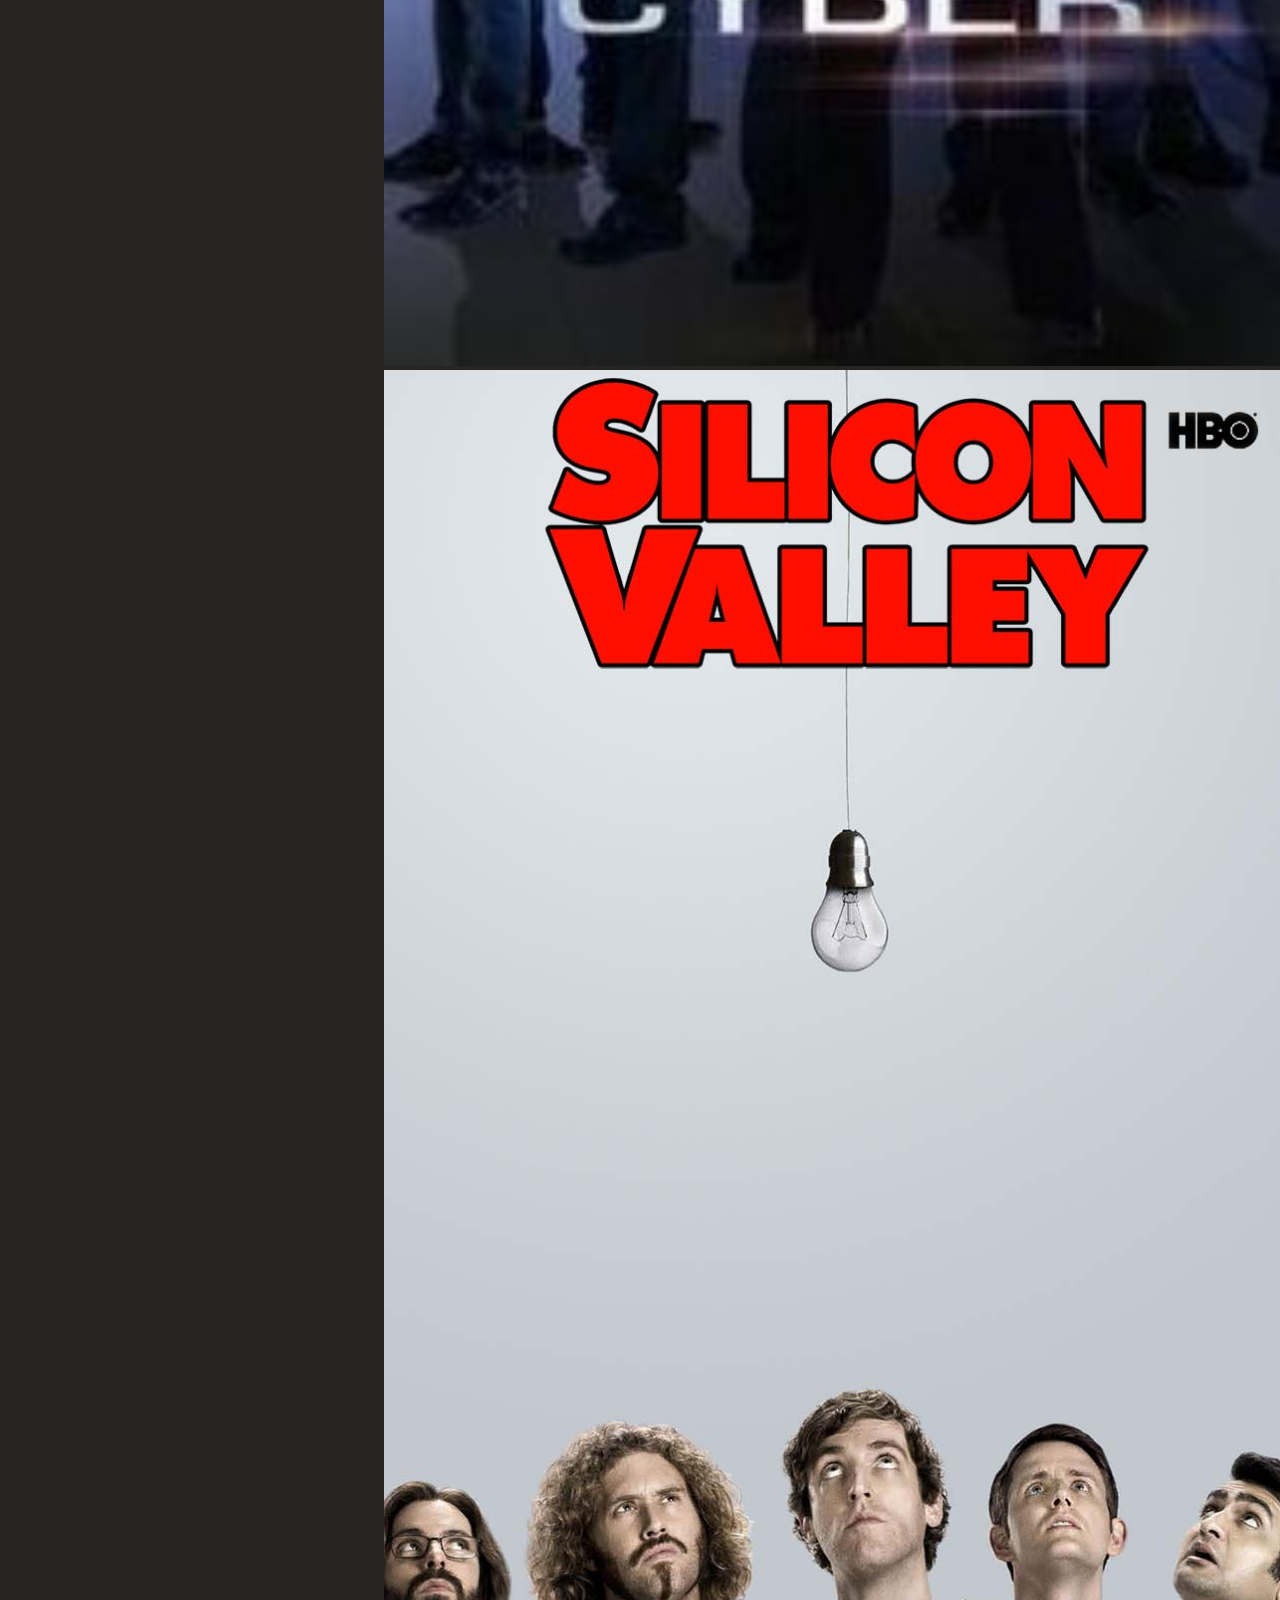
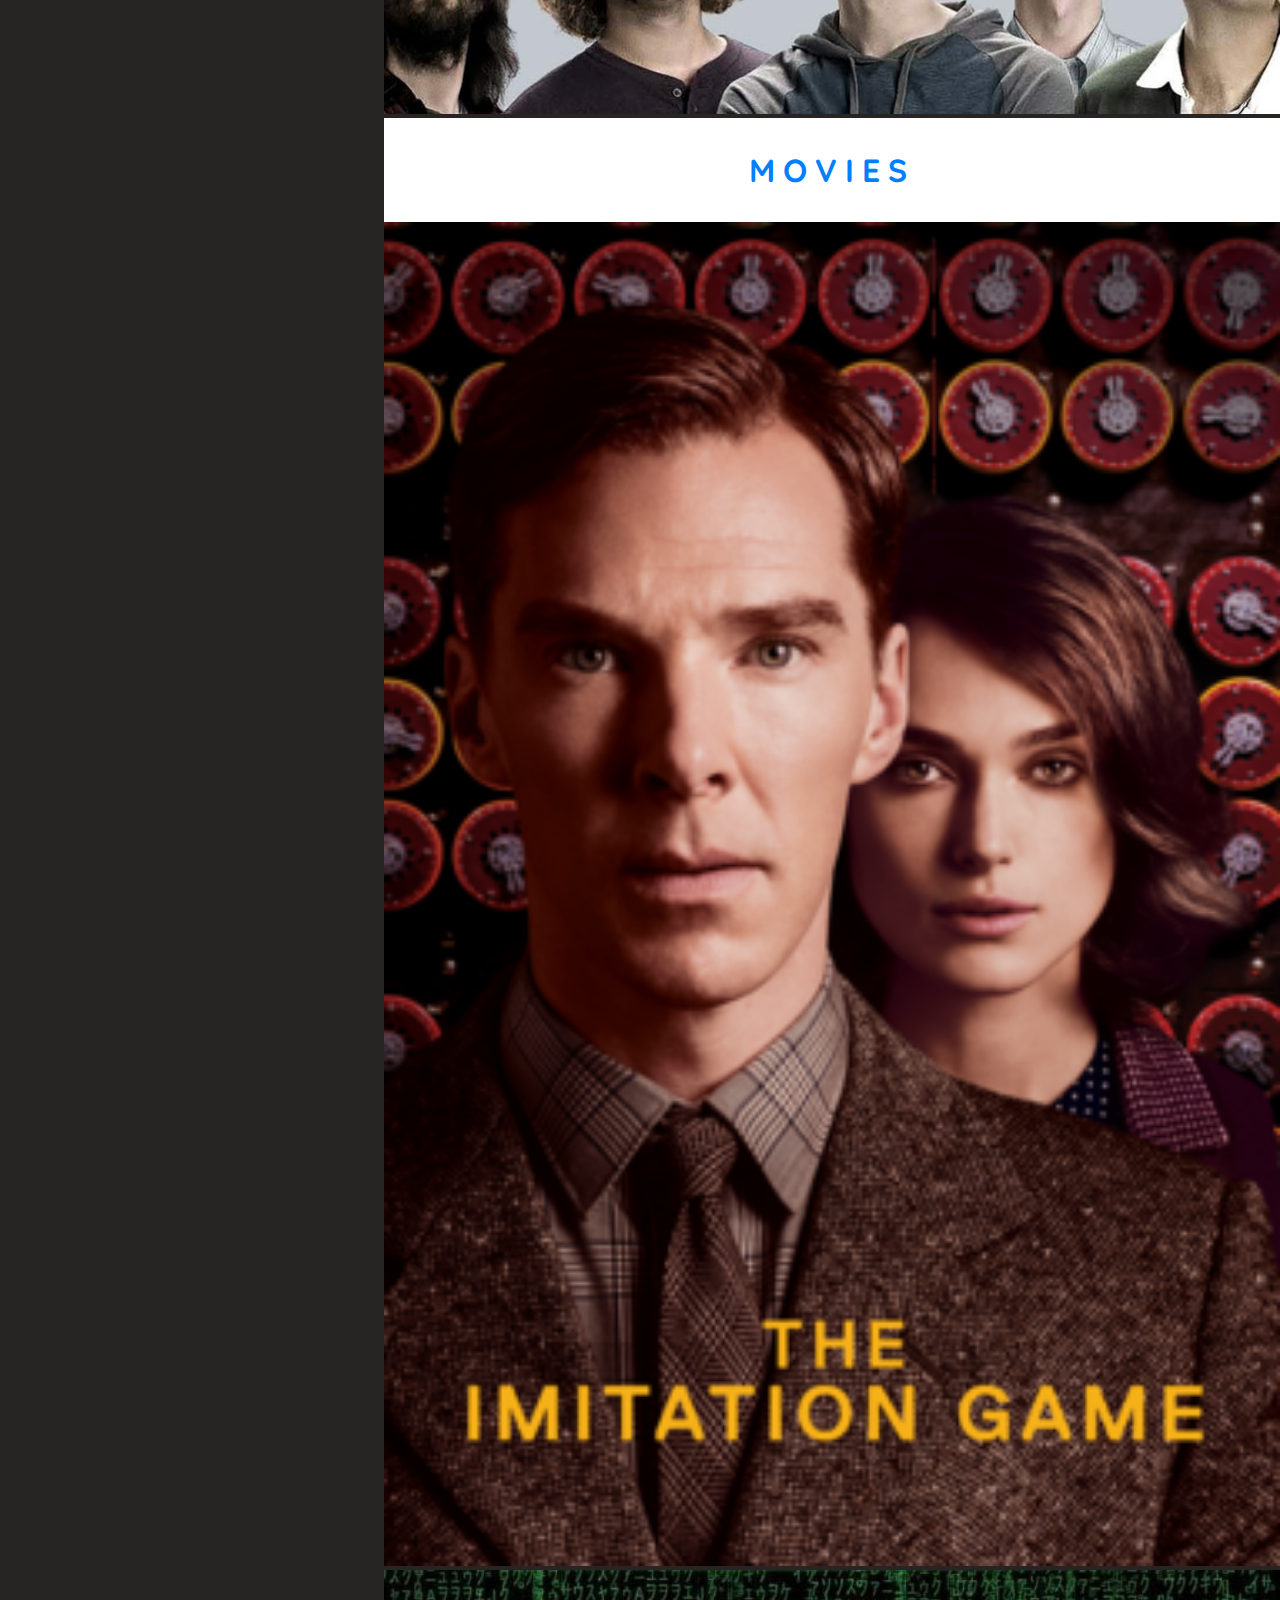
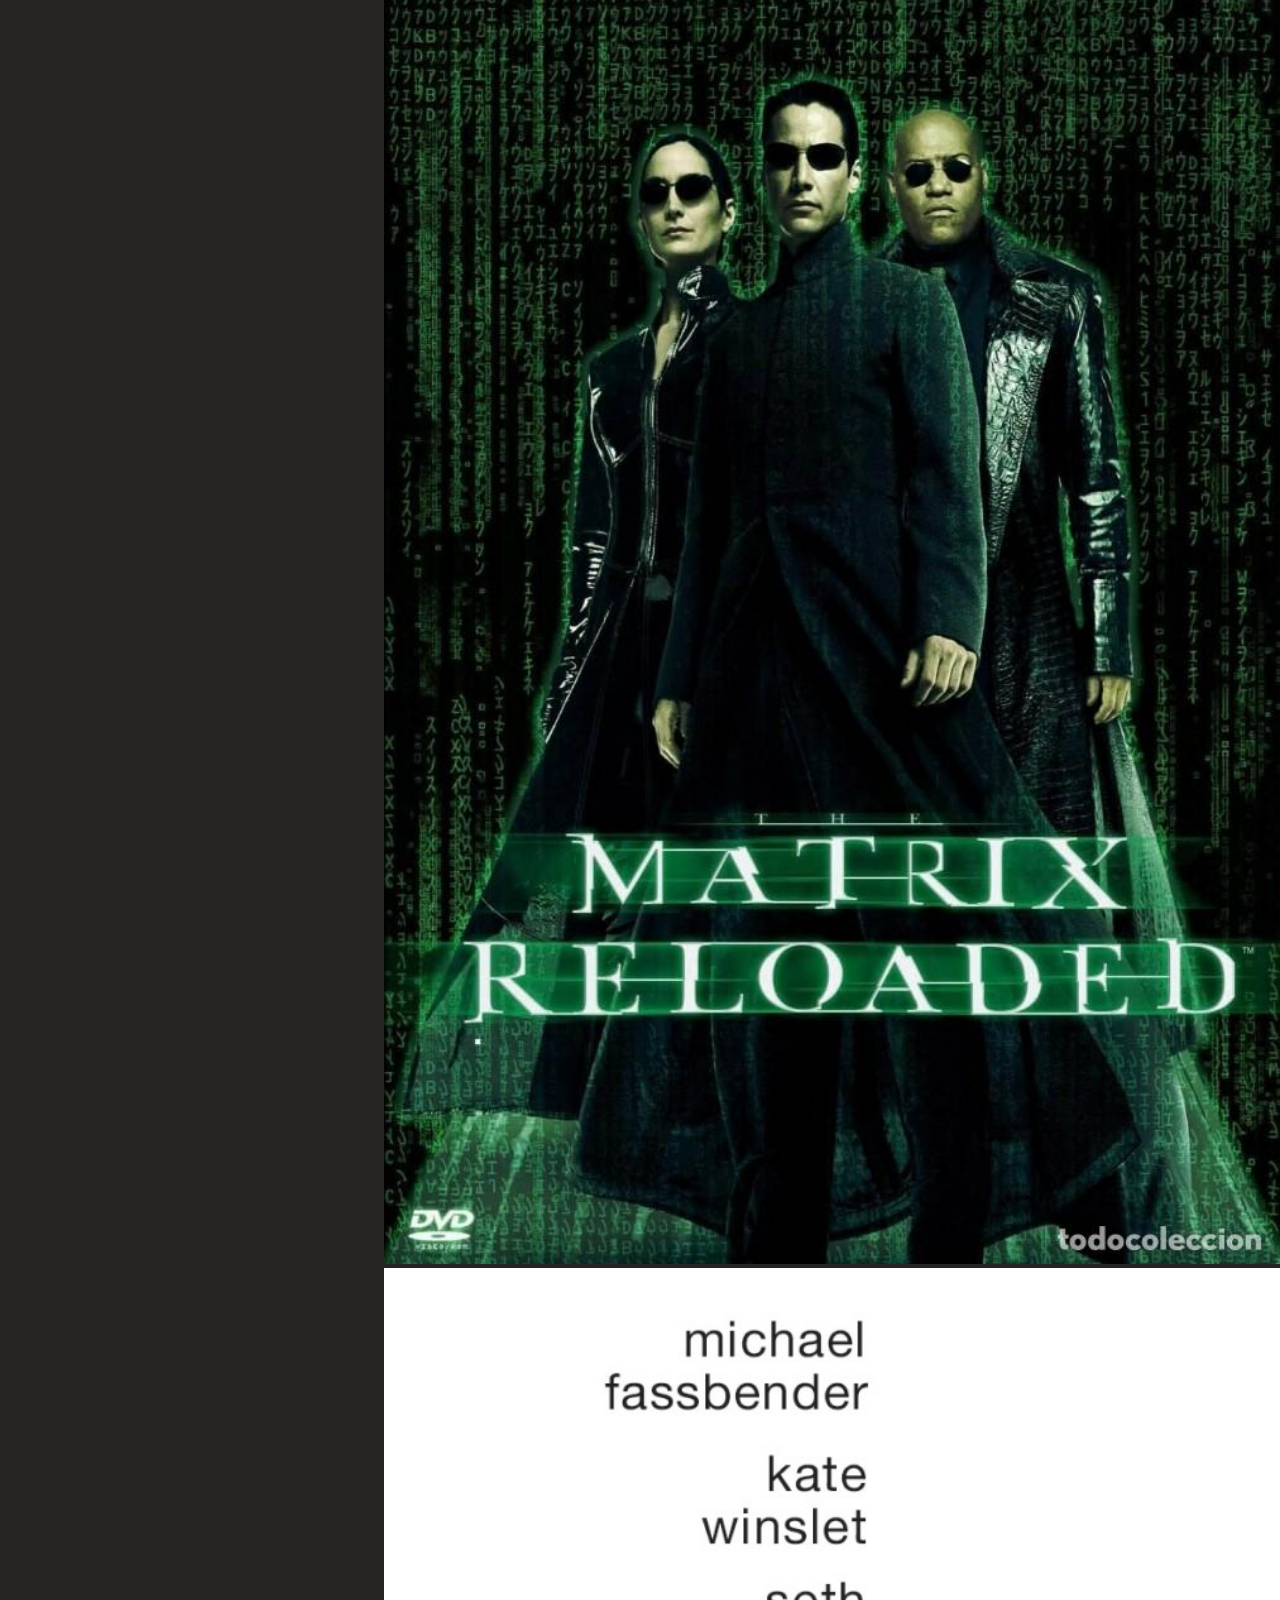
==== commit 445c9385: "Tablet main grid" ====
--- a/cover.html
+++ b/cover.html
@@ -72,7 +72,7 @@
             </div>
         </section>
     </header>
-    <main>
+    <main class="main">
         <section id="news-section">
             <h1 class="main-section-title">News</h1>
             <div class="carousel-container">
--- a/css/cover.css
+++ b/css/cover.css
@@ -409,6 +409,14 @@
     }
 
     /* END: HEADER */
+
+    /* START: MAIN */
+    
+        .main {
+            margin-left: 30vw;
+        }
+
+    /* END: MAIN */
 
 
     /* START: FOOTER */
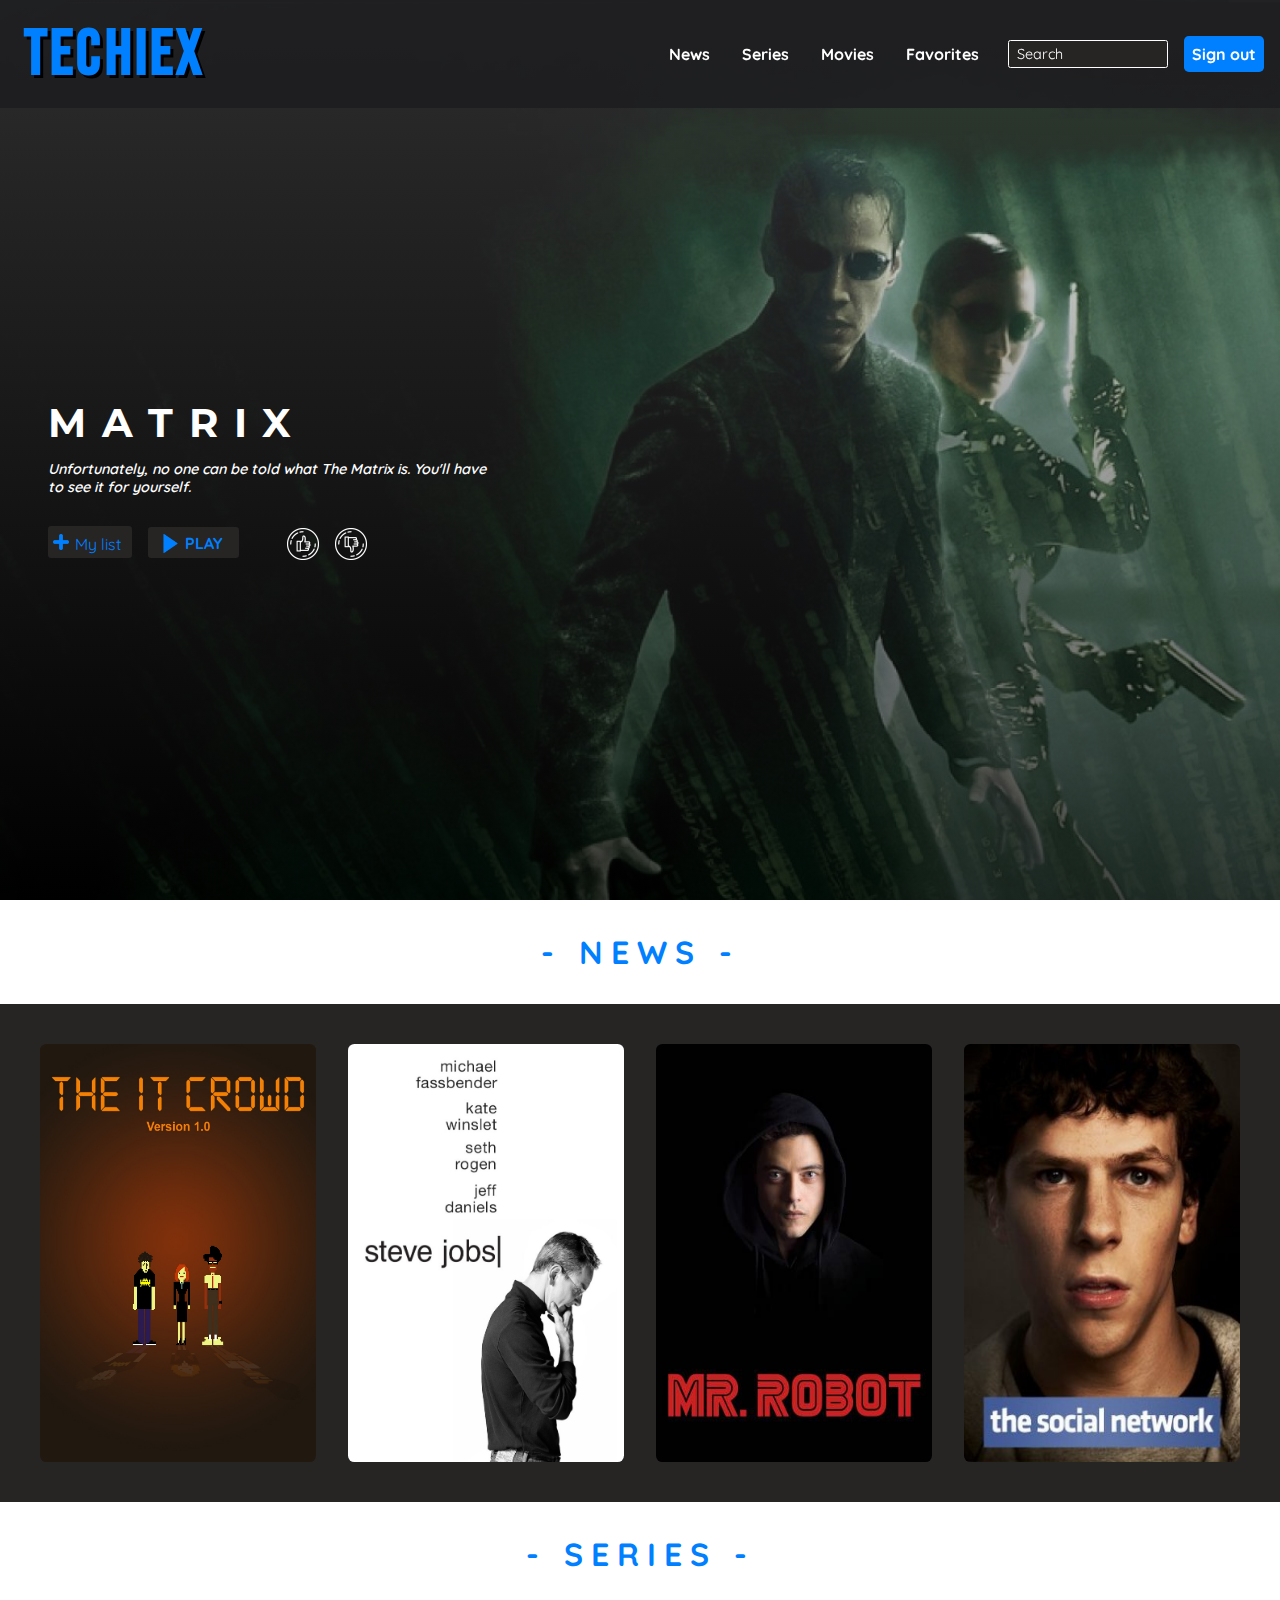
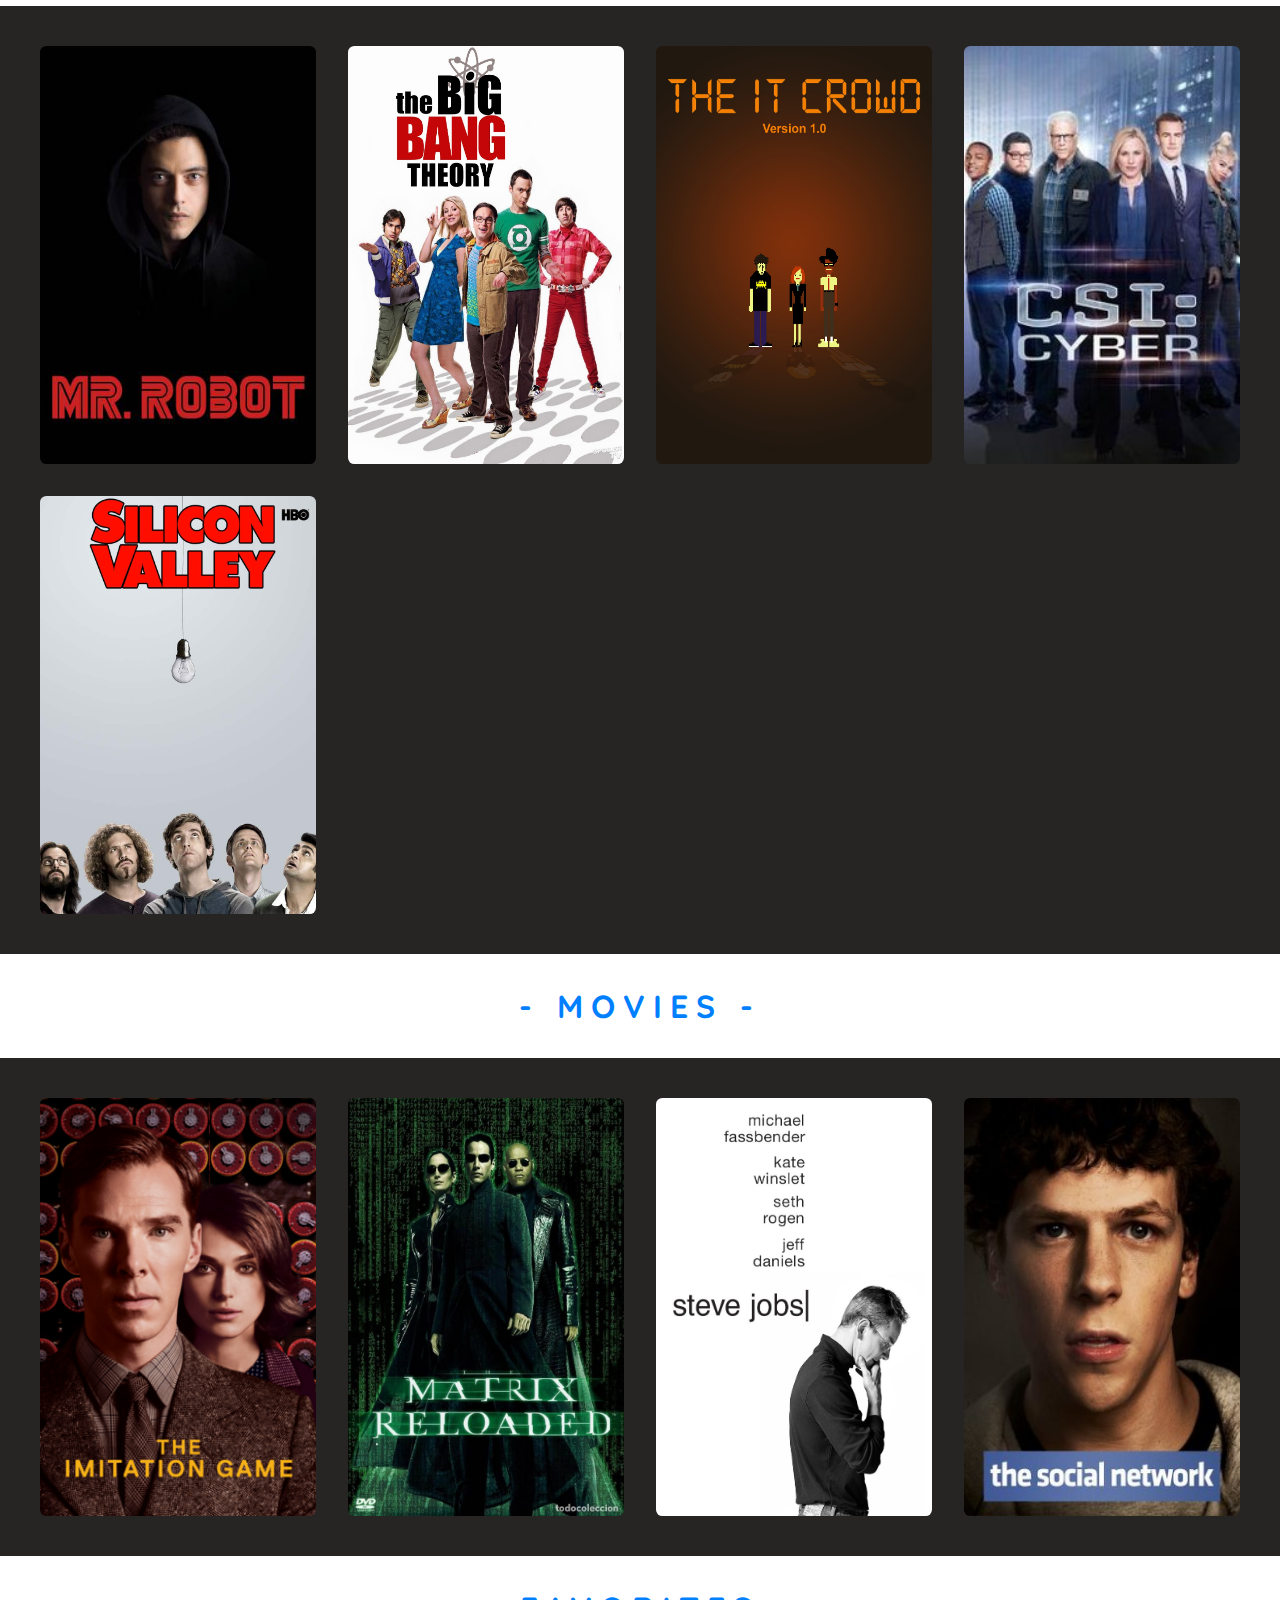
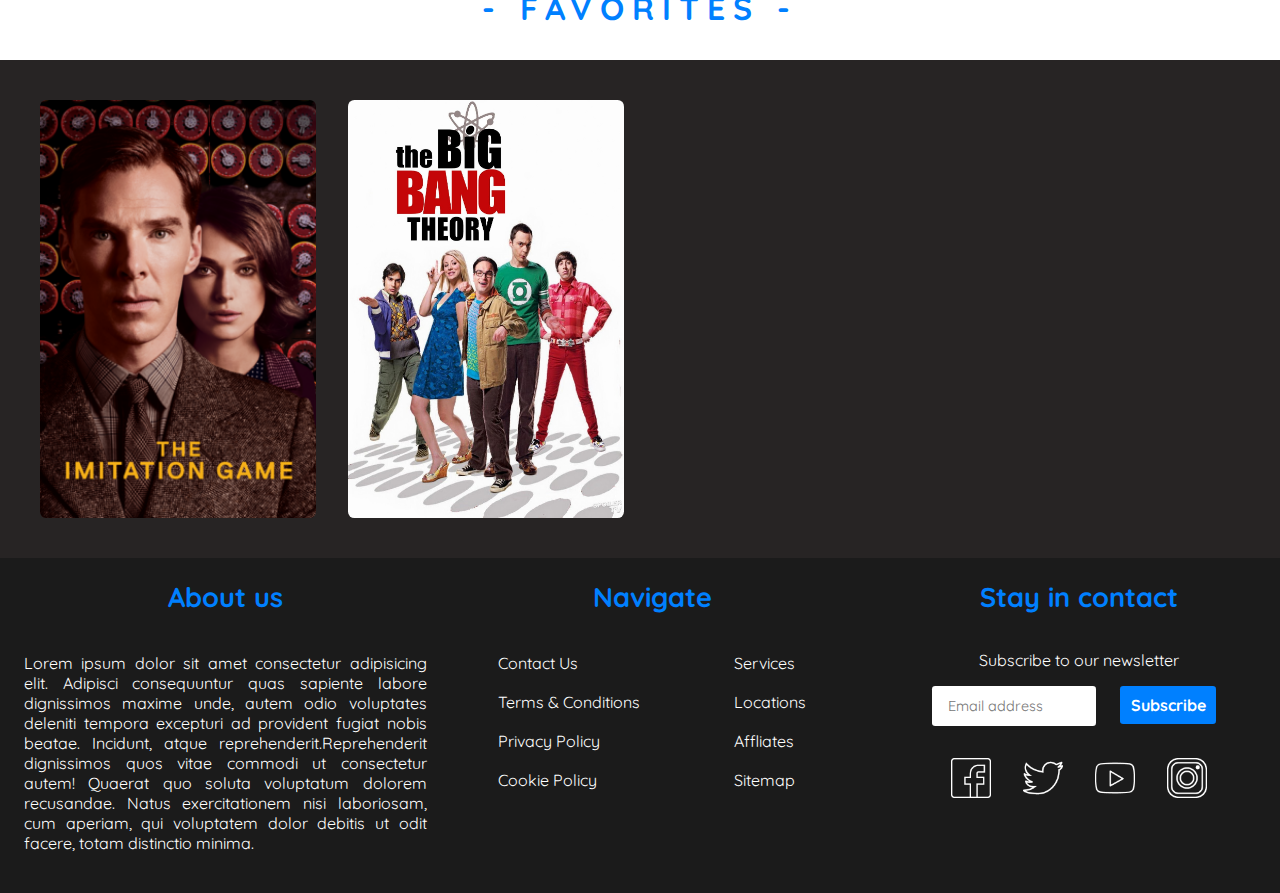
==== commit 985c2142: "Section titles from main edited" ====
--- a/cover.html
+++ b/cover.html
@@ -74,7 +74,7 @@
     </header>
     <main class="main">
         <section id="news-section">
-            <h1 class="main-section-title">News</h1>
+            <h1 class="main-section-title">- News -</h1>
             <div class="carousel-container">
                 <article class="flex-card">
                     <a href="" class="">
@@ -99,7 +99,7 @@
             </div>
         </section>
         <section id="series-section">
-            <h1 class="main-section-title">Series</h1>
+            <h1 class="main-section-title">- Series -</h1>
             <div class="carousel-container">
                 <article class="flex-card">
                     <a href="" class="">
@@ -129,7 +129,7 @@
             </div>
         </section>
         <section id="movies-section">
-            <h1 class="main-section-title">Movies</h1>
+            <h1 class="main-section-title">- Movies -</h1>
             <div class="carousel-container">
                 <article class="flex-card">
                     <a href="" class="">
@@ -154,7 +154,7 @@
             </div>
         </section>
         <section id="favorites-section">
-            <h1 class="main-section-title">Favorites</h1>
+            <h1 class="main-section-title">- Favorites -</h1>
             <div class="carousel-container">
                 <article class="flex-card">
                     <a href="" class="">
--- a/css/cover.css
+++ b/css/cover.css
@@ -220,11 +220,13 @@
 
 .flex-card {
     flex-basis: 50%;
+    padding: 1rem;
 }
 
 .item-carousel {
     width: 100%;
     height: 100%;
+    border-radius: .4rem;
 }
 
 
@@ -411,9 +413,14 @@
     /* END: HEADER */
 
     /* START: MAIN */
-    
+
         .main {
             margin-left: 30vw;
+        }
+
+        .carousel-container {
+            flex-direction: row;
+            flex-wrap: wrap;
         }
 
     /* END: MAIN */
@@ -525,6 +532,25 @@
     /* END: NAV */
 
 
+        /* START: MAIN */
+
+        .main {
+            margin-left: unset;
+        }
+
+        .flex-card {
+            flex-basis: 25%;
+        }
+
+        .carousel-container {
+            flex-direction: row;
+            flex-wrap: wrap;
+            margin: 1.5rem;
+        }
+
+    /* END: MAIN */
+
+
     /* START: HEADER */
 
     .header {
